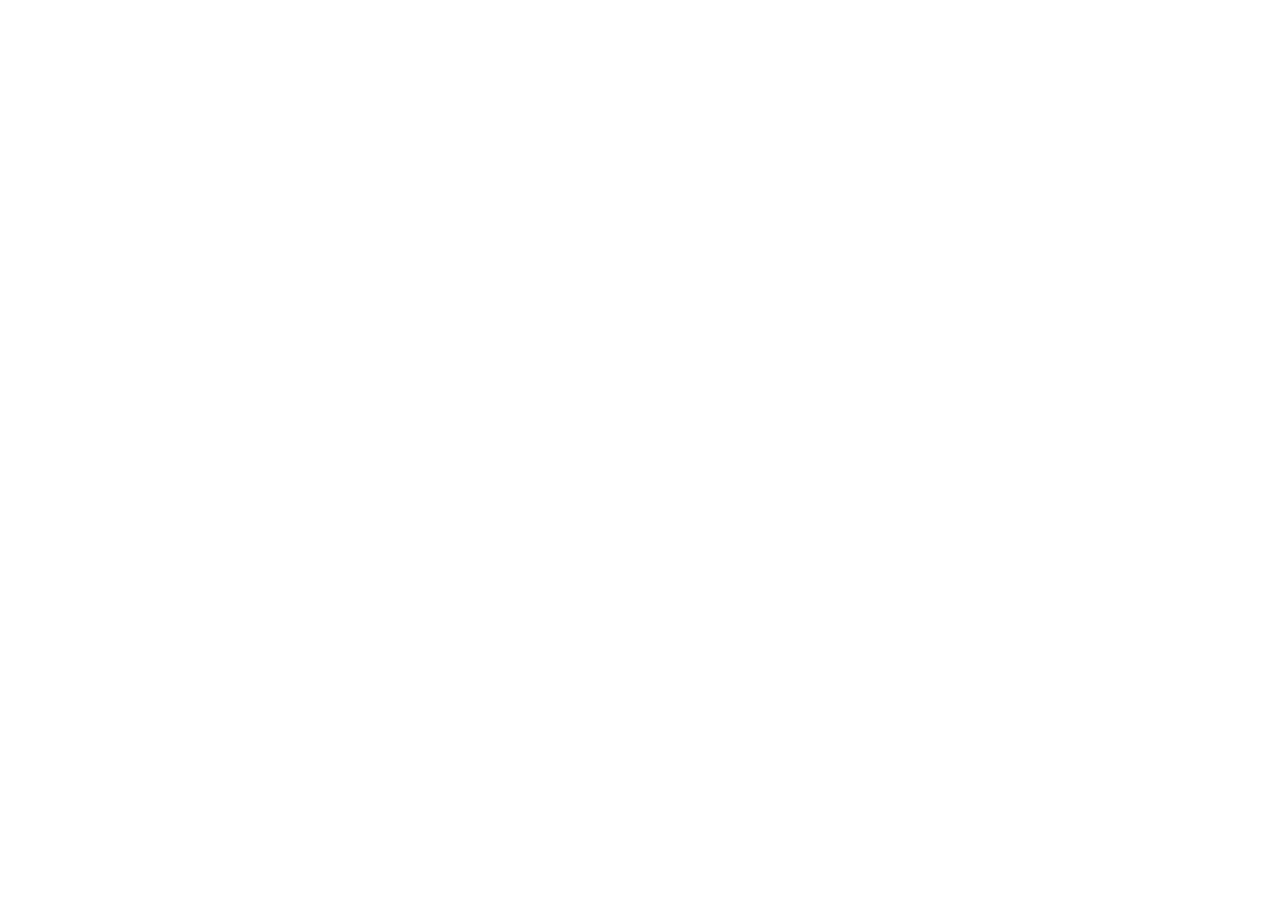
==== index.html @ 3dca135b "Configure custom domain and production build" ====
<!doctype html>
<html lang="en">
  <head>
    <meta charset="UTF-8" />
    <link rel="icon" type="image/svg+xml" href="/favicon.png" />
    <meta name="viewport" content="width=device-width, initial-scale=1.0" />
    <title>Arinova Industries</title>
    <script type="module" crossorigin src="/assets/index-BZ-A9TGc.js"></script>
    <link rel="stylesheet" crossorigin href="/assets/index-D6l80hbm.css">
  </head>
  <body>
    <div id="app"></div>
  </body>
</html>
---- assets/index-D6l80hbm.css ----
:root{--background:#fff;--foreground:#111827;--primary:#2563eb;--primary-dark:#1d4ed8;--secondary:#f8fafc;--muted:#6b7280;--border:#e5e7eb;--card:#fffc;--radius:18px}*{box-sizing:border-box;margin:0;padding:0}body{color:var(--foreground);background:radial-gradient(circle at 0 0,#2563eb1f,#0000 30%),#fff;font-family:Inter,sans-serif}.container{width:100%;max-width:1280px;margin:auto;padding:0 16px}.header{z-index:100;-webkit-backdrop-filter:blur(14px);backdrop-filter:blur(14px);border-bottom:1px solid var(--border);background:#ffffffe6;position:sticky;top:0}.nav-wrapper{justify-content:space-between;align-items:center;height:70px;padding:0 16px;display:flex}.logo-box{align-items:center;height:50px;display:flex}.logo-box img{object-fit:contain;height:100%}.nav-link{color:var(--foreground);font-weight:500;text-decoration:none;transition:all .2s}.nav-link:hover{color:var(--primary)}.nav-link.router-link-active{color:var(--primary);font-weight:600}.nav-actions{display:none}.mobile-menu{border-top:1px solid var(--border);background:#fff;flex-direction:column;gap:14px;padding:16px;display:flex}.mobile-menu a,.mobile-menu a,.mobile-menu a:visited{color:var(--foreground);font-weight:500;text-decoration:none}.mobile-menu a:hover{color:var(--primary)}@media (width>=768px){.nav-wrapper{height:82px}.mobile-menu-icon{display:none}.nav-menu{gap:36px;display:flex}.nav-actions{gap:14px;display:flex}.mobile-menu{display:none!important}}.btn-primary,.btn-secondary{text-align:center;width:100%}.btn-primary{background:linear-gradient(135deg, var(--primary), var(--primary-dark));color:#fff;cursor:pointer;border:none;border-radius:14px;padding:13px 24px;font-weight:600;transition:all .25s;box-shadow:0 10px 30px #2563eb40,inset 0 1px #fff3}.btn-primary:hover{transform:translateY(-2px);box-shadow:0 20px 40px #2563eb59}.btn-secondary{color:var(--foreground);border:1px solid var(--border);cursor:pointer;background:#fff;border-radius:14px;padding:13px 24px;font-weight:600;transition:all .25s;box-shadow:0 4px 14px #0000000a}.btn-secondary:hover{border-color:#d1d5db;transform:translateY(-1px)}@media (width>=768px){.btn-primary,.btn-secondary{width:auto}}.hero-section{padding:60px 0;position:relative;overflow:hidden}.hero-grid{text-align:center;grid-template-columns:1fr;align-items:center;gap:30px;display:grid}.hero-title{margin-bottom:18px;font-size:32px;font-weight:800;line-height:1.2}.hero-description{color:var(--muted);margin-bottom:24px;font-size:15px;line-height:1.6}.hero-actions{flex-direction:column;align-items:stretch;gap:12px;display:flex}.hero-preview-card{border-radius:20px;width:100%;max-width:340px;margin:0 auto;padding:18px}.hero-preview{justify-content:center;align-items:center;height:220px;display:flex}.hero-preview img{object-fit:contain;width:100%;height:100%}@media (width>=768px){.hero-section{padding:100px 0}.hero-grid{text-align:left;grid-template-columns:1.2fr 1fr;gap:60px}.hero-title{font-size:48px}.hero-actions{flex-direction:row;justify-content:flex-start}.hero-preview-card{max-width:420px}.hero-preview{height:320px}}.features-section{border-top:1px solid var(--border);border-bottom:1px solid var(--border);background:#fafafa;padding:90px 0}.feature-grid{grid-template-columns:repeat(4,1fr);gap:24px;display:grid}.card{border:1px solid var(--border);background:#fff;border-radius:22px;padding:32px;transition:all .25s;box-shadow:0 8px 24px #00000008}.card:hover{transform:translateY(-4px);box-shadow:0 20px 40px #0000000f}.feature-icon{margin-bottom:18px;font-size:34px}.card h3{margin-bottom:10px;font-size:20px}.card p{color:var(--muted);line-height:1.7}.products-section{padding:120px 0}.section-header{justify-content:space-between;align-items:center;margin-bottom:60px;display:flex}.section-title{margin-bottom:10px;font-size:42px;font-weight:800}.section-subtitle{color:var(--muted)}.view-all-link{color:var(--primary);font-weight:600;text-decoration:none}.products-grid,.feature-grid,.features-modern-grid{grid-template-columns:1fr;gap:20px;display:grid}@media (width>=768px){.products-grid,.feature-grid,.features-modern-grid{grid-template-columns:repeat(2,1fr)}}@media (width>=1024px){.products-grid,.feature-grid,.features-modern-grid{grid-template-columns:repeat(4,1fr)}}.product-card{border:1px solid var(--border);background:#fff;border-radius:24px;padding:24px;transition:all .25s;box-shadow:0 10px 30px #0000000a}.product-card:hover{transform:translateY(-5px)}.product-image{border-radius:20px;height:220px;margin-bottom:24px;overflow:hidden}.product-image img{object-fit:cover;width:100%;height:100%;display:block}.product-card h3{margin-bottom:14px;font-size:24px}.product-card p{color:var(--muted);margin-bottom:26px;line-height:1.7}.full-width{width:100%}.cta-section{border-top:1px solid var(--border);border-bottom:1px solid var(--border);background:linear-gradient(#2563eb08,#2563eb12);padding:120px 0}.cta-container{text-align:center;max-width:760px}.cta-container h2{margin-bottom:22px;font-size:52px}.cta-container p{color:var(--muted);margin-bottom:40px;font-size:18px;line-height:1.8}.footer{padding-top:70px}.footer-content{justify-content:space-between;gap:60px;padding-bottom:50px;display:flex}.footer-title{margin-bottom:16px;font-size:24px}.footer-description{color:var(--muted);max-width:420px;line-height:1.8}.footer-grid{grid-template-columns:repeat(3,1fr);gap:60px;display:grid}.footer-grid h4{margin-bottom:18px}.footer-grid ul{list-style:none}.footer-grid li{color:var(--muted);margin-bottom:10px}.footer-bottom{border-top:1px solid var(--border);text-align:center;color:var(--muted);padding:28px}@media (width<=1024px){.hero-grid,.feature-grid,.products-grid,.footer-content{grid-template-columns:1fr;display:grid}.nav-menu{display:none}.hero-title{font-size:48px}}.logo-box{justify-content:center;align-items:center;height:48px;display:flex}.logo-box img{object-fit:contain;width:auto;height:auto;max-height:100%;display:block}@media (width>=768px){.logo-box{height:60px}}@media (width>=1024px){.logo-box{height:80px}}.features-modern-section{border-top:1px solid var(--border);border-bottom:1px solid var(--border);-webkit-backdrop-filter:blur(10px);backdrop-filter:blur(10px);background:#ffffffbf;padding:70px 0}.features-modern-grid{grid-template-columns:repeat(4,1fr);gap:32px;display:grid}.feature-modern-item{border-radius:22px;align-items:flex-start;gap:18px;padding:24px;transition:all .25s;display:flex}.feature-modern-item:hover{background:#fff;transform:translateY(-4px);box-shadow:0 14px 40px #0000000f}.feature-modern-icon{width:58px;min-width:58px;height:58px;color:var(--primary);background:linear-gradient(135deg,#2563eb1f,#2563eb0d);border-radius:18px;justify-content:center;align-items:center;display:flex}.feature-modern-title{margin-bottom:10px;font-size:20px;font-weight:700}.feature-modern-description{color:var(--muted);line-height:1.7}@media (width<=1024px){.features-modern-grid{grid-template-columns:1fr}}@media (width<=768px){.nav-wrapper{justify-content:space-between;align-items:center;height:auto;padding:12px 0;display:flex}.logo-wrapper{flex-direction:column;align-items:flex-start;gap:4px}.nav-menu,.nav-actions{display:none}.hero-grid{text-align:center}.hero-badge{margin-left:auto;margin-right:auto}.hero-actions{justify-content:center}.hero-preview-card{width:100%;margin:0 auto}}.hero-preview img{object-fit:contain;width:100%;height:100%;display:block}.hero-section{overflow-x:hidden}.mobile-menu-icon{cursor:pointer;font-size:28px;display:none}@media (width<=768px){.mobile-menu-icon{display:block}}.product-detail-grid{grid-template-columns:1fr;gap:30px;display:grid}.product-image-card{flex-direction:column;gap:12px;display:flex}.product-main-image{border:1px solid var(--border);background:#f9fafb;border-radius:20px;justify-content:center;align-items:center;height:320px;display:flex}.product-thumbs{gap:10px;display:flex}.thumb{border:1px solid var(--border);background:#fff;border-radius:12px;flex:1;justify-content:center;align-items:center;height:70px;font-size:12px;display:flex}.product-category{color:var(--primary);font-size:13px;font-weight:600}.product-title{margin:10px 0;font-size:34px}.product-description{color:var(--muted);line-height:1.7}.product-meta{grid-template-columns:1fr 1fr;gap:14px;margin-top:20px;display:grid}.meta-item{border:1px solid var(--border);background:#fff;border-radius:14px;padding:12px}.meta-item .label{color:var(--muted);font-size:12px}.meta-item .value{font-weight:600}.spec-table{border-collapse:collapse;width:100%}.spec-table td{border-bottom:1px solid var(--border);padding:12px}.spec-table td:first-child{color:var(--muted);font-weight:600}@media (width>=768px){.product-detail-grid{grid-template-columns:1fr 1fr}.product-title{font-size:42px}}.filter-bar{grid-template-columns:1fr;gap:12px;margin-top:20px;display:grid}.search-input,.filter-select{border:1px solid #e5e7eb;border-radius:12px;width:100%;padding:12px}.tag{color:#334155;background:#f1f5f9;border-radius:999px;padding:4px 10px;font-size:12px}.empty-state{text-align:center;color:var(--muted);padding:40px}@media (width>=768px){.filter-bar{grid-template-columns:2fr 1fr 1fr auto;align-items:center}}.tags{flex-wrap:wrap;gap:8px;margin-bottom:16px;display:flex}.details-link{margin-top:12px;display:block}
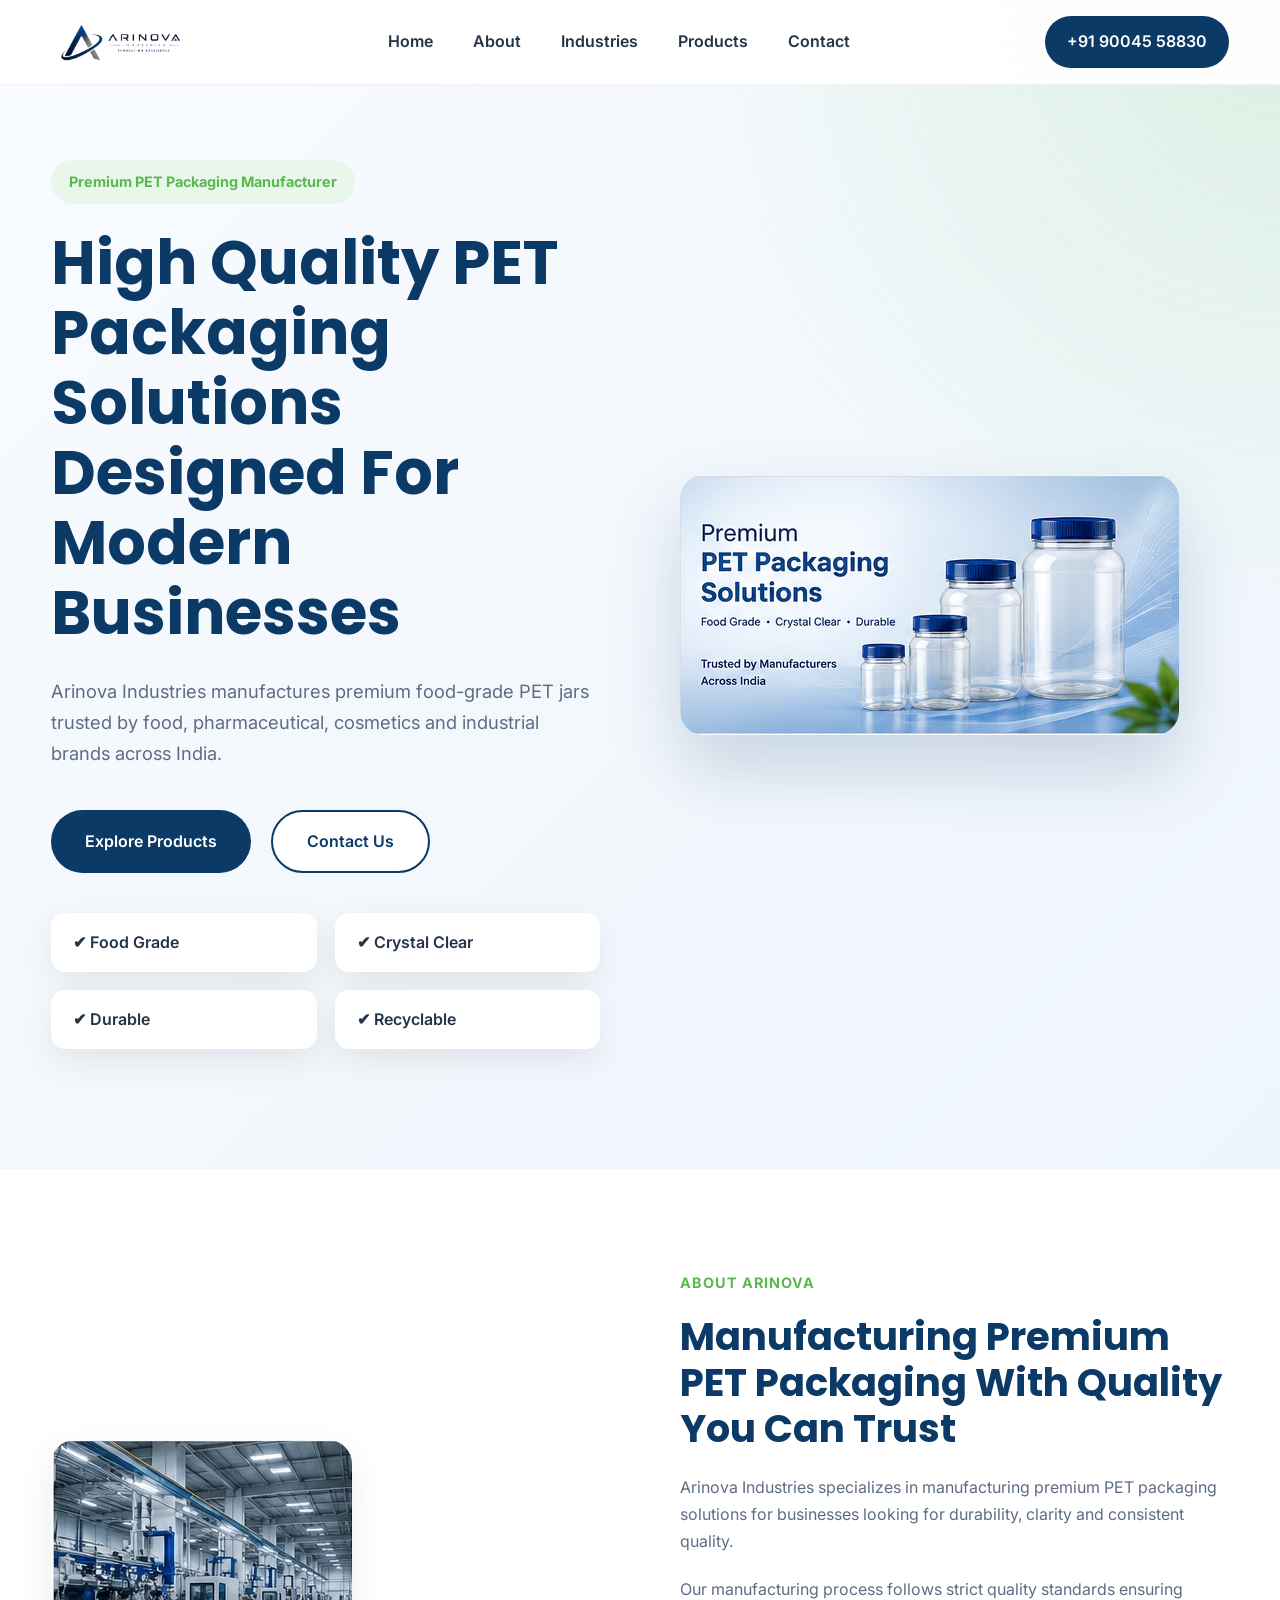
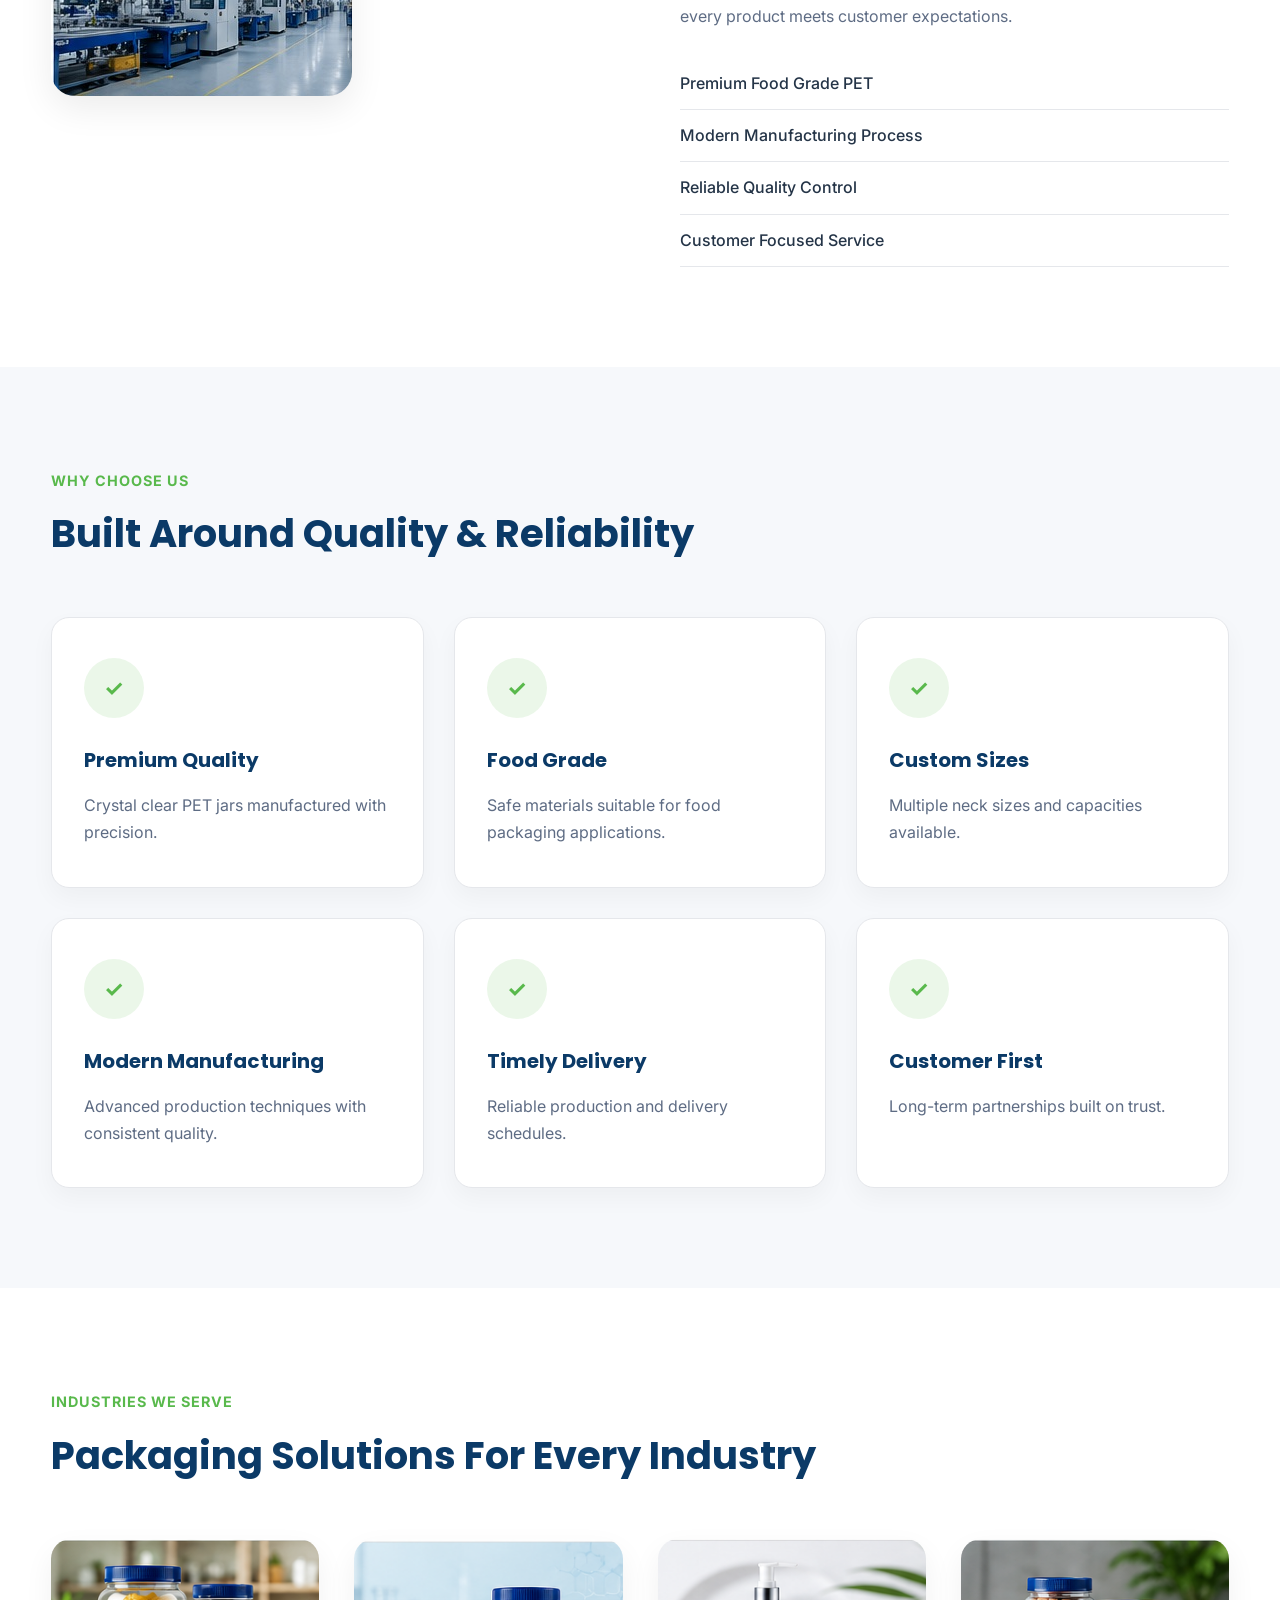
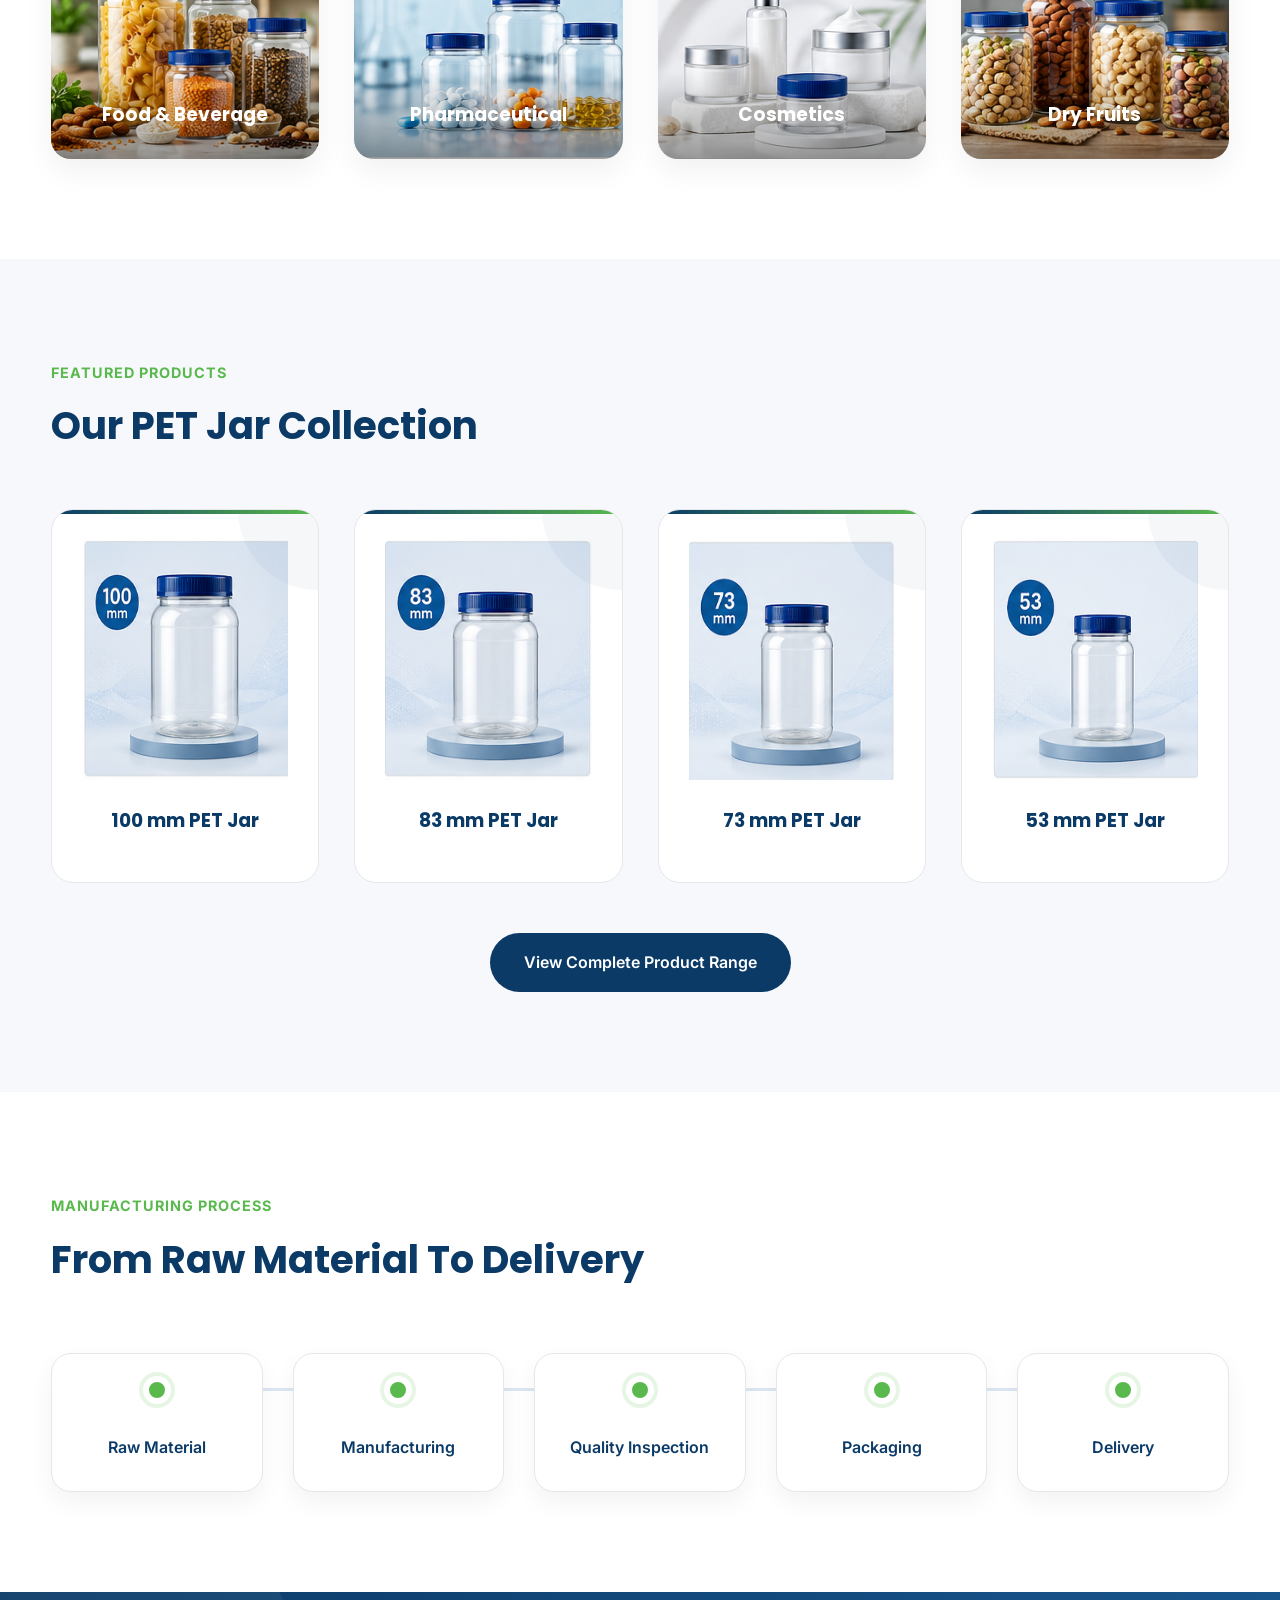
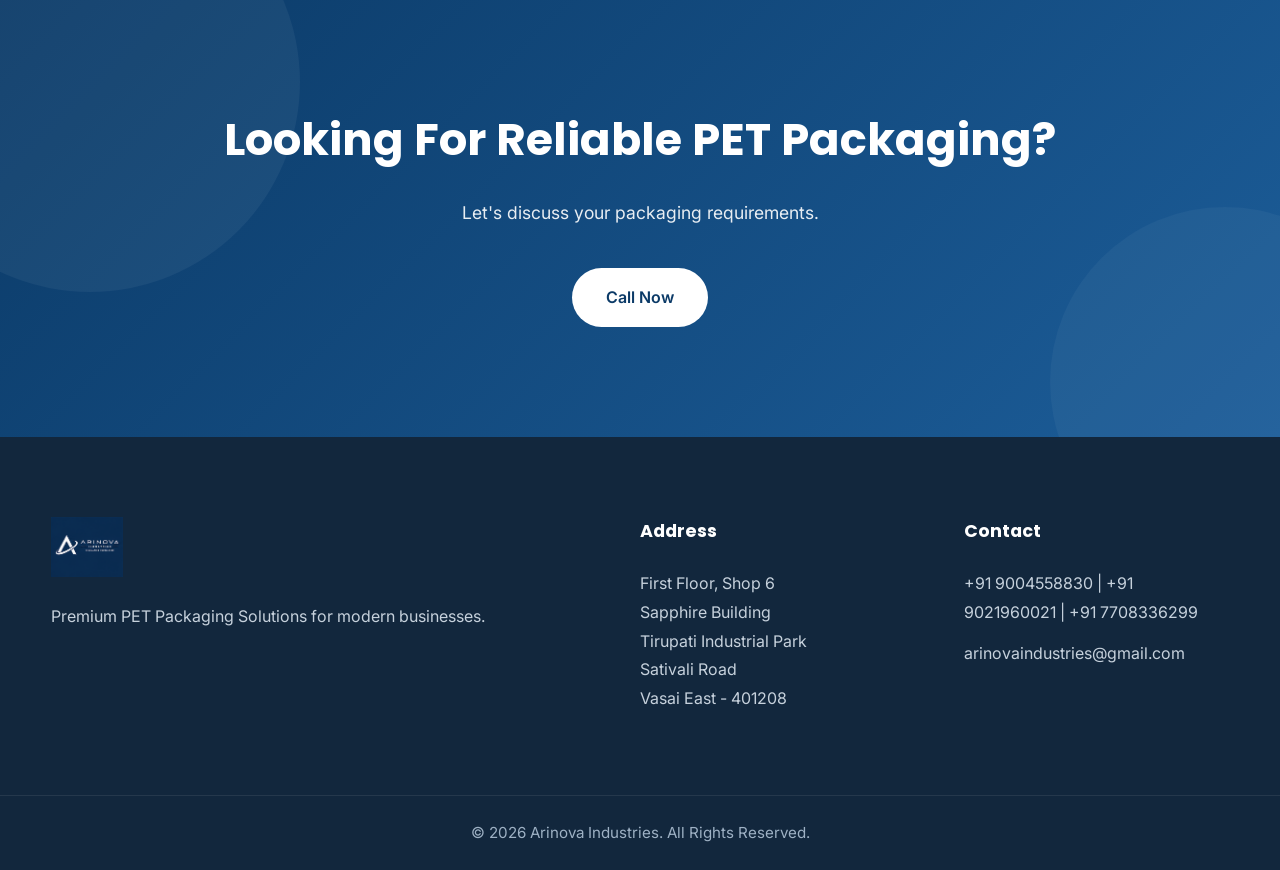
==== commit 7dbd40dd: "New look" ====
--- a/index.html
+++ b/index.html
@@ -1,14 +1,546 @@
-<!doctype html>
+<!DOCTYPE html>
 <html lang="en">
-  <head>
-    <meta charset="UTF-8" />
-    <link rel="icon" type="image/svg+xml" href="/favicon.png" />
-    <meta name="viewport" content="width=device-width, initial-scale=1.0" />
-    <title>Arinova Industries</title>
-    <script type="module" crossorigin src="/assets/index-BZ-A9TGc.js"></script>
-    <link rel="stylesheet" crossorigin href="/assets/index-D6l80hbm.css">
-  </head>
-  <body>
-    <div id="app"></div>
-  </body>
-</html>
+<head>
+    <meta charset="UTF-8">
+    <meta name="viewport" content="width=device-width, initial-scale=1.0">
+    <title>Arinova Industries | Premium PET Packaging Solutions</title>
+
+    <meta name="description"
+          content="Arinova Industries manufactures premium food-grade PET jars for food, pharmaceutical, cosmetic and industrial packaging.">
+
+    <link rel="preconnect" href="https://fonts.googleapis.com">
+    <link rel="preconnect" href="https://fonts.gstatic.com" crossorigin>
+
+    <link href="https://fonts.googleapis.com/css2?family=Inter:wght@300;400;500;600;700&family=Poppins:wght@500;600;700&display=swap" rel="stylesheet">
+
+    <link rel="stylesheet" href="css/style.css">
+    <link rel="stylesheet" href="css/responsive.css">
+</head>
+
+<body>
+
+<header class="header">
+
+    <div class="container nav">
+
+        <a href="index.html" class="logo">
+            <img src="images/logo.png" alt="Arinova Industries">
+        </a>
+
+        <nav>
+
+            <ul class="nav-links">
+
+                <li><a href="#home">Home</a></li>
+
+                <li><a href="#about">About</a></li>
+
+                <li><a href="#industries">Industries</a></li>
+
+                <li><a href="products.html">Products</a></li>
+
+                <li><a href="#contact">Contact</a></li>
+
+            </ul>
+
+        </nav>
+
+        <a class="phone-btn" href="tel:+919004558830">
+
+            +91 90045 58830
+
+        </a>
+
+    </div>
+
+</header>
+
+<!-- HERO -->
+
+<section class="hero" id="home">
+
+    <div class="container hero-grid">
+
+        <div class="hero-content">
+
+            <span class="hero-tag">
+
+                Premium PET Packaging Manufacturer
+
+            </span>
+
+            <h1>
+
+                High Quality PET Packaging Solutions
+                Designed For Modern Businesses
+
+            </h1>
+
+            <p>
+
+                Arinova Industries manufactures premium food-grade PET jars
+                trusted by food, pharmaceutical, cosmetics and industrial
+                brands across India.
+
+            </p>
+
+            <div class="hero-buttons">
+
+                <a href="products.html" class="btn primary">
+
+                    Explore Products
+
+                </a>
+
+                <a href="#contact" class="btn secondary">
+
+                    Contact Us
+
+                </a>
+
+            </div>
+
+            <div class="hero-features">
+
+                <div>✔ Food Grade</div>
+
+                <div>✔ Crystal Clear</div>
+
+                <div>✔ Durable</div>
+
+                <div>✔ Recyclable</div>
+
+            </div>
+
+        </div>
+
+        <div class="hero-image">
+
+            <img src="images/hero.png"
+                 alt="PET Packaging">
+
+        </div>
+
+    </div>
+
+</section>
+
+<!-- ABOUT -->
+
+<section class="section" id="about">
+
+    <div class="container two-column">
+
+        <div>
+
+            <img src="images/factory.jpg"
+                 alt="Factory">
+
+        </div>
+
+        <div>
+
+            <span class="section-title">
+
+                About Arinova
+
+            </span>
+
+            <h2>
+
+                Manufacturing Premium PET Packaging
+                With Quality You Can Trust
+
+            </h2>
+
+            <p>
+
+                Arinova Industries specializes in manufacturing premium
+                PET packaging solutions for businesses looking for
+                durability, clarity and consistent quality.
+
+            </p>
+
+            <p>
+
+                Our manufacturing process follows strict quality standards
+                ensuring every product meets customer expectations.
+
+            </p>
+
+            <ul class="about-list">
+
+                <li>Premium Food Grade PET</li>
+
+                <li>Modern Manufacturing Process</li>
+
+                <li>Reliable Quality Control</li>
+
+                <li>Customer Focused Service</li>
+
+            </ul>
+
+        </div>
+
+    </div>
+
+</section>
+
+<!-- WHY CHOOSE US -->
+
+<section class="section light">
+
+    <div class="container">
+
+        <span class="section-title">
+
+            Why Choose Us
+
+        </span>
+
+        <h2>
+
+            Built Around Quality & Reliability
+
+        </h2>
+
+        <div class="features-grid">
+
+            <div class="feature-card">
+
+                <h3>Premium Quality</h3>
+
+                <p>
+
+                    Crystal clear PET jars manufactured
+                    with precision.
+
+                </p>
+
+            </div>
+
+            <div class="feature-card">
+
+                <h3>Food Grade</h3>
+
+                <p>
+
+                    Safe materials suitable for
+                    food packaging applications.
+
+                </p>
+
+            </div>
+
+            <div class="feature-card">
+
+                <h3>Custom Sizes</h3>
+
+                <p>
+
+                    Multiple neck sizes and capacities
+                    available.
+
+                </p>
+
+            </div>
+
+            <div class="feature-card">
+
+                <h3>Modern Manufacturing</h3>
+
+                <p>
+
+                    Advanced production techniques
+                    with consistent quality.
+
+                </p>
+
+            </div>
+
+            <div class="feature-card">
+
+                <h3>Timely Delivery</h3>
+
+                <p>
+
+                    Reliable production and delivery
+                    schedules.
+
+                </p>
+
+            </div>
+
+            <div class="feature-card">
+
+                <h3>Customer First</h3>
+
+                <p>
+
+                    Long-term partnerships built
+                    on trust.
+
+                </p>
+
+            </div>
+
+        </div>
+
+    </div>
+
+</section>
+
+<!-- INDUSTRIES -->
+
+<section class="section" id="industries">
+
+    <div class="container">
+
+        <span class="section-title">
+
+            Industries We Serve
+
+        </span>
+
+        <h2>
+
+            Packaging Solutions For Every Industry
+
+        </h2>
+
+        <div class="industry-grid">
+
+            <div class="industry-card">
+
+                <img src="images/food.png" alt="Food">
+
+                <h3>Food & Beverage</h3>
+
+            </div>
+
+            <div class="industry-card">
+
+                <img src="images/pharma.png" alt="Pharma">
+
+                <h3>Pharmaceutical</h3>
+
+            </div>
+
+            <div class="industry-card">
+
+                <img src="images/cosmetics.png" alt="Cosmetics">
+
+                <h3>Cosmetics</h3>
+
+            </div>
+
+            <div class="industry-card">
+
+                <img src="images/dryfruits.png" alt="Dry Fruits">
+
+                <h3>Dry Fruits</h3>
+
+            </div>
+
+        </div>
+
+    </div>
+
+</section>
+
+<!-- PRODUCTS -->
+
+<section class="section light">
+
+    <div class="container">
+
+        <span class="section-title">
+
+            Featured Products
+
+        </span>
+
+        <h2>
+
+            Our PET Jar Collection
+
+        </h2>
+
+        <div class="products-grid">
+
+            <div class="product-card">
+
+                <img src="images/jars/100mm.png">
+
+                <h3>100 mm PET Jar</h3>
+
+            </div>
+
+            <div class="product-card">
+
+                <img src="images/jars/83mm.png">
+
+                <h3>83 mm PET Jar</h3>
+
+            </div>
+
+            <div class="product-card">
+
+                <img src="images/jars/73mm.png">
+
+                <h3>73 mm PET Jar</h3>
+
+            </div>
+
+            <div class="product-card">
+
+                <img src="images/jars/53mm.png">
+
+                <h3>53 mm PET Jar</h3>
+
+            </div>
+
+        </div>
+
+        <div class="center">
+
+            <a href="products.html" class="btn primary">
+
+                View Complete Product Range
+
+            </a>
+
+        </div>
+
+    </div>
+
+</section>
+
+<!-- PROCESS -->
+
+<section class="section">
+
+    <div class="container">
+
+        <span class="section-title">
+
+            Manufacturing Process
+
+        </span>
+
+        <h2>
+
+            From Raw Material To Delivery
+
+        </h2>
+
+        <div class="timeline">
+
+            <div>Raw Material</div>
+
+            <div>Manufacturing</div>
+
+            <div>Quality Inspection</div>
+
+            <div>Packaging</div>
+
+            <div>Delivery</div>
+
+        </div>
+
+    </div>
+
+</section>
+
+<!-- CTA -->
+
+<section class="cta">
+
+    <div class="container">
+
+        <h2>
+
+            Looking For Reliable PET Packaging?
+
+        </h2>
+
+        <p>
+
+            Let's discuss your packaging requirements.
+
+        </p>
+
+        <a href="tel:+919004558830" class="btn white">
+
+            Call Now
+
+        </a>
+
+    </div>
+
+</section>
+
+<!-- FOOTER -->
+
+<footer id="contact">
+
+    <div class="container footer-grid">
+
+        <div>
+
+            <img src="images/logo-white.png"
+                 class="footer-logo">
+
+            <p>
+
+                Premium PET Packaging Solutions
+                for modern businesses.
+
+            </p>
+
+        </div>
+
+        <div>
+
+            <h4>Address</h4>
+
+            <p>
+
+                First Floor, Shop 6<br>
+
+                Sapphire Building<br>
+
+                Tirupati Industrial Park<br>
+
+                Sativali Road<br>
+
+                Vasai East - 401208
+
+            </p>
+
+        </div>
+
+        <div>
+
+            <h4>Contact</h4>
+
+            <p><a data-v-7cbddfd2="" href="tel:+919004558830">+91 9004558830</a> | <a data-v-7cbddfd2="" href="tel:+919021960021">+91 9021960021</a> | <a data-v-7cbddfd2="" href="tel:+917708336299">+91 7708336299</a></p>
+
+            <p>arinovaindustries@gmail.com</p>
+
+        </div>
+
+    </div>
+
+    <div class="copyright">
+
+        © 2026 Arinova Industries. All Rights Reserved.
+
+    </div>
+
+</footer>
+
+<script src="js/script.js"></script>
+
+</body>
+</html>
--- a/css/style.css
+++ b/css/style.css
@@ -0,0 +1,1950 @@
+/* ==========================================================
+   Arinova Industries
+   Modern Corporate Website
+   style.css (Part 1)
+   ========================================================== */
+
+
+/* ==========================================================
+   RESET
+   ========================================================== */
+
+*,
+*::before,
+*::after{
+    margin:0;
+    padding:0;
+    box-sizing:border-box;
+}
+
+html{
+    scroll-behavior:smooth;
+}
+
+body{
+    font-family:'Inter',sans-serif;
+    font-size:16px;
+    line-height:1.7;
+    color:#243447;
+    background:#ffffff;
+    overflow-x:hidden;
+}
+
+img{
+    max-width:100%;
+    display:block;
+}
+
+a{
+    color:inherit;
+    text-decoration:none;
+}
+
+ul{
+    list-style:none;
+}
+
+button{
+    border:none;
+    cursor:pointer;
+    font-family:inherit;
+}
+
+
+/* ==========================================================
+   VARIABLES
+   ========================================================== */
+
+:root{
+
+    --primary:#0B3A67;
+    --primary-light:#1C5D99;
+
+    --secondary:#59B94C;
+
+    --dark:#243447;
+
+    --text:#5E6C84;
+
+    --light:#F6F8FB;
+
+    --white:#ffffff;
+
+    --border:#E5E7EB;
+
+    --shadow:
+        0 12px 35px rgba(0,0,0,.08);
+
+    --shadow-hover:
+        0 20px 45px rgba(0,0,0,.12);
+
+    --radius:18px;
+
+    --transition:.35s ease;
+}
+
+
+/* ==========================================================
+   CONTAINER
+   ========================================================== */
+
+.container{
+
+    width:min(1200px,92%);
+    margin:auto;
+
+}
+
+
+/* ==========================================================
+   SECTION
+   ========================================================== */
+
+.section{
+
+    padding:100px 0;
+
+}
+
+.section.light{
+
+    background:var(--light);
+
+}
+
+.section-title{
+
+    display:inline-block;
+
+    color:var(--secondary);
+
+    font-weight:700;
+
+    text-transform:uppercase;
+
+    letter-spacing:1px;
+
+    margin-bottom:18px;
+
+    font-size:.9rem;
+
+}
+
+.section h2{
+
+    font-family:'Poppins',sans-serif;
+
+    font-size:2.4rem;
+
+    line-height:1.2;
+
+    margin-bottom:22px;
+
+    color:var(--primary);
+
+}
+
+.section p{
+
+    color:var(--text);
+
+    margin-bottom:20px;
+
+}
+
+.center{
+
+    text-align:center;
+
+    margin-top:50px;
+
+}
+
+
+/* ==========================================================
+   BUTTONS
+   ========================================================== */
+
+.btn{
+
+    display:inline-flex;
+
+    align-items:center;
+
+    justify-content:center;
+
+    gap:10px;
+
+    padding:16px 34px;
+
+    border-radius:999px;
+
+    transition:var(--transition);
+
+    font-weight:600;
+
+}
+
+.btn.primary{
+
+    background:var(--primary);
+
+    color:#fff;
+
+}
+
+.btn.primary:hover{
+
+    transform:translateY(-3px);
+
+    box-shadow:var(--shadow-hover);
+
+}
+
+.btn.secondary{
+
+    border:2px solid var(--primary);
+
+    color:var(--primary);
+
+    background:white;
+
+}
+
+.btn.secondary:hover{
+
+    background:var(--primary);
+
+    color:white;
+
+}
+
+.btn.white{
+
+    background:white;
+
+    color:var(--primary);
+
+}
+
+.btn.white:hover{
+
+    transform:translateY(-3px);
+
+}
+
+
+/* ==========================================================
+   HEADER
+   ========================================================== */
+
+.header{
+
+    position:fixed;
+
+    left:0;
+
+    top:0;
+
+    width:100%;
+
+    z-index:1000;
+
+    background:rgba(255,255,255,.92);
+
+    backdrop-filter:blur(16px);
+
+    border-bottom:1px solid rgba(0,0,0,.05);
+
+}
+
+.nav{
+
+    display:flex;
+
+    align-items:center;
+
+    justify-content:space-between;
+
+    height:84px;
+
+}
+
+.logo img{
+
+    height:52px;
+
+}
+
+.nav-links{
+
+    display:flex;
+
+    gap:40px;
+
+}
+
+.nav-links a{
+
+    font-weight:600;
+
+    position:relative;
+
+    transition:var(--transition);
+
+}
+
+.nav-links a:hover{
+
+    color:var(--primary);
+
+}
+
+.nav-links a::after{
+
+    content:"";
+
+    position:absolute;
+
+    left:0;
+
+    bottom:-8px;
+
+    width:0;
+
+    height:2px;
+
+    background:var(--secondary);
+
+    transition:var(--transition);
+
+}
+
+.nav-links a:hover::after{
+
+    width:100%;
+
+}
+
+.phone-btn{
+
+    background:var(--primary);
+
+    color:white;
+
+    padding:12px 22px;
+
+    border-radius:999px;
+
+    font-weight:600;
+
+    transition:var(--transition);
+
+}
+
+.phone-btn:hover{
+
+    background:var(--secondary);
+
+}
+
+
+/* ==========================================================
+   HERO
+   ========================================================== */
+
+.hero{
+
+    padding-top:160px;
+
+    padding-bottom:120px;
+
+    background:
+
+    radial-gradient(circle at top right,
+    rgba(89,185,76,.15),
+    transparent 35%),
+
+    linear-gradient(
+    135deg,
+    #F8FBFF,
+    #EEF5FB);
+
+}
+
+.hero-grid{
+
+    display:grid;
+
+    grid-template-columns:1fr 1fr;
+
+    align-items:center;
+
+    gap:80px;
+
+}
+
+.hero-tag{
+
+    display:inline-block;
+
+    padding:10px 18px;
+
+    background:#E9F6EC;
+
+    color:var(--secondary);
+
+    border-radius:999px;
+
+    font-size:.9rem;
+
+    font-weight:700;
+
+    margin-bottom:24px;
+
+}
+
+.hero h1{
+
+    font-family:'Poppins',sans-serif;
+
+    font-size:3.8rem;
+
+    line-height:1.15;
+
+    color:var(--primary);
+
+    margin-bottom:28px;
+
+}
+
+.hero p{
+
+    font-size:1.15rem;
+
+    color:var(--text);
+
+    margin-bottom:40px;
+
+}
+
+.hero-buttons{
+
+    display:flex;
+
+    gap:20px;
+
+    margin-bottom:40px;
+
+}
+
+.hero-features{
+
+    display:grid;
+
+    grid-template-columns:repeat(2,1fr);
+
+    gap:18px;
+
+}
+
+.hero-features div{
+
+    background:white;
+
+    border-radius:14px;
+
+    padding:16px 22px;
+
+    box-shadow:var(--shadow);
+
+    font-weight:600;
+
+}
+
+.hero-image{
+
+    position:relative;
+
+}
+
+.hero-image img{
+
+    border-radius:28px;
+
+    box-shadow:
+
+    0 35px 70px rgba(11,58,103,.18);
+
+}
+
+
+/* ==========================================================
+   PAGE HERO (Products Page)
+   ========================================================== */
+
+.page-hero{
+
+    padding-top:170px;
+
+    padding-bottom:90px;
+
+    text-align:center;
+
+    background:
+
+    linear-gradient(
+    180deg,
+    #F8FBFF,
+    white);
+
+}
+
+.page-hero h1{
+
+    font-family:'Poppins',sans-serif;
+
+    font-size:3.2rem;
+
+    color:var(--primary);
+
+    margin-bottom:18px;
+
+}
+
+.page-hero p{
+
+    max-width:720px;
+
+    margin:auto;
+
+    color:var(--text);
+
+    font-size:1.1rem;
+
+}
+
+
+/* ==========================================================
+   TWO COLUMN LAYOUT
+   ========================================================== */
+
+.two-column{
+
+    display:grid;
+
+    grid-template-columns:1fr 1fr;
+
+    gap:80px;
+
+    align-items:center;
+
+}
+
+.two-column img{
+
+    border-radius:24px;
+
+    box-shadow:var(--shadow);
+
+}
+
+.about-list{
+
+    margin-top:28px;
+
+}
+
+.about-list li{
+
+    padding:12px 0;
+
+    border-bottom:1px solid var(--border);
+
+    color:var(--dark);
+
+    font-weight:500;
+
+}
+/* ==========================================================
+   FEATURES
+   ========================================================== */
+
+.features-grid{
+
+    display:grid;
+    grid-template-columns:repeat(auto-fit,minmax(280px,1fr));
+    gap:30px;
+    margin-top:60px;
+
+}
+
+.feature-card{
+
+    background:#fff;
+    border:1px solid var(--border);
+    border-radius:var(--radius);
+    padding:40px 32px;
+    transition:var(--transition);
+    box-shadow:0 10px 25px rgba(0,0,0,.04);
+
+}
+
+.feature-card:hover{
+
+    transform:translateY(-10px);
+    box-shadow:var(--shadow-hover);
+    border-color:transparent;
+
+}
+
+.feature-card::before{
+
+    content:"✓";
+    display:flex;
+    align-items:center;
+    justify-content:center;
+
+    width:60px;
+    height:60px;
+
+    border-radius:50%;
+    margin-bottom:25px;
+
+    background:rgba(89,185,76,.12);
+    color:var(--secondary);
+
+    font-size:1.4rem;
+    font-weight:700;
+
+}
+
+.feature-card h3{
+
+    font-family:'Poppins',sans-serif;
+    color:var(--primary);
+    margin-bottom:15px;
+    font-size:1.25rem;
+
+}
+
+.feature-card p{
+
+    color:var(--text);
+    margin:0;
+
+}
+
+
+/* ==========================================================
+   INDUSTRIES
+   ========================================================== */
+
+.industry-grid{
+
+    display:grid;
+    grid-template-columns:repeat(auto-fit,minmax(250px,1fr));
+    gap:35px;
+    margin-top:60px;
+
+}
+
+.industry-card{
+
+    overflow:hidden;
+
+    background:white;
+
+    border-radius:20px;
+
+    box-shadow:0 12px 30px rgba(0,0,0,.06);
+
+    transition:var(--transition);
+
+}
+
+.industry-card:hover{
+
+    transform:translateY(-8px);
+
+    box-shadow:var(--shadow-hover);
+
+}
+
+.industry-card img{
+
+    width:100%;
+    height:220px;
+    object-fit:cover;
+
+}
+
+.industry-card h3{
+
+    padding:28px;
+
+    text-align:center;
+
+    color:var(--primary);
+
+    font-family:'Poppins',sans-serif;
+
+}
+
+
+/* ==========================================================
+   PRODUCTS
+   ========================================================== */
+
+.products-grid{
+
+    display:grid;
+    grid-template-columns:repeat(auto-fit,minmax(260px,1fr));
+    gap:35px;
+    margin-top:60px;
+
+}
+
+.product-card{
+
+    background:white;
+
+    border-radius:22px;
+
+    overflow:hidden;
+
+    text-align:center;
+
+    padding:30px;
+
+    border:1px solid var(--border);
+
+    transition:var(--transition);
+
+}
+
+.product-card:hover{
+
+    transform:translateY(-10px);
+
+    box-shadow:var(--shadow-hover);
+
+}
+
+.product-card img{
+
+    height:240px;
+
+    width:auto;
+
+    margin:auto;
+
+    transition:.4s;
+
+}
+
+.product-card:hover img{
+
+    transform:scale(1.05);
+
+}
+
+.product-card h3{
+
+    margin:25px 0 15px;
+
+    color:var(--primary);
+
+    font-family:'Poppins',sans-serif;
+
+}
+
+.product-card p{
+
+    color:var(--text);
+
+    margin-bottom:20px;
+
+}
+
+.product-card ul{
+
+    margin:25px 0;
+
+    text-align:left;
+
+}
+
+.product-card li{
+
+    padding:10px 0;
+
+    color:var(--dark);
+
+    border-bottom:1px solid var(--border);
+
+}
+
+.product-card .btn{
+
+    width:100%;
+    margin-top:15px;
+
+}
+
+
+/* ==========================================================
+   CAPACITY GRID
+   ========================================================== */
+
+.capacity-grid{
+
+    display:flex;
+
+    flex-wrap:wrap;
+
+    justify-content:center;
+
+    gap:20px;
+
+    margin-top:60px;
+
+}
+
+.capacity-grid div{
+
+    padding:18px 35px;
+
+    background:white;
+
+    border-radius:999px;
+
+    border:1px solid var(--border);
+
+    font-weight:600;
+
+    color:var(--primary);
+
+    transition:var(--transition);
+
+}
+
+.capacity-grid div:hover{
+
+    background:var(--primary);
+
+    color:white;
+
+    transform:translateY(-4px);
+
+}
+
+
+/* ==========================================================
+   CUSTOM MANUFACTURING
+   ========================================================== */
+
+.custom-box{
+
+    display:grid;
+
+    grid-template-columns:1fr 1fr;
+
+    gap:70px;
+
+    align-items:center;
+
+}
+
+.custom-box img{
+
+    border-radius:24px;
+
+    box-shadow:var(--shadow);
+
+}
+
+.custom-box ul{
+
+    margin-top:25px;
+
+}
+
+.custom-box li{
+
+    padding:12px 0;
+
+    border-bottom:1px solid var(--border);
+
+    color:var(--dark);
+
+}
+
+
+/* ==========================================================
+   FAQ
+   ========================================================== */
+
+.faq{
+
+    max-width:900px;
+
+    margin:60px auto 0;
+
+}
+
+.faq-item{
+
+    background:white;
+
+    border-radius:18px;
+
+    padding:30px;
+
+    margin-bottom:20px;
+
+    border:1px solid var(--border);
+
+    transition:var(--transition);
+
+}
+
+.faq-item:hover{
+
+    box-shadow:var(--shadow);
+
+}
+
+.faq-item h3{
+
+    color:var(--primary);
+
+    margin-bottom:15px;
+
+    font-family:'Poppins',sans-serif;
+
+}
+
+.faq-item p{
+
+    margin:0;
+
+    color:var(--text);
+
+}
+
+
+/* ==========================================================
+   IMAGE EFFECTS
+   ========================================================== */
+
+.product-card img,
+.industry-card img,
+.two-column img,
+.custom-box img{
+
+    transition:.5s;
+
+}
+
+.product-card:hover img,
+.industry-card:hover img,
+.custom-box:hover img{
+
+    transform:scale(1.05);
+
+}
+
+/* ==========================================================
+   MANUFACTURING PROCESS
+   ========================================================== */
+
+.timeline{
+
+    display:grid;
+
+    grid-template-columns:repeat(5,1fr);
+
+    gap:30px;
+
+    margin-top:70px;
+
+    position:relative;
+
+}
+
+.timeline::before{
+
+    content:"";
+
+    position:absolute;
+
+    left:0;
+    right:0;
+    top:35px;
+
+    height:3px;
+
+    background:#dce6f2;
+
+    z-index:0;
+
+}
+
+.timeline div{
+
+    position:relative;
+
+    z-index:2;
+
+    background:white;
+
+    border-radius:20px;
+
+    padding:80px 20px 30px;
+
+    text-align:center;
+
+    border:1px solid var(--border);
+
+    box-shadow:0 10px 25px rgba(0,0,0,.05);
+
+    transition:var(--transition);
+
+    font-weight:600;
+
+    color:var(--primary);
+
+}
+
+.timeline div::before{
+
+    content:"";
+
+    position:absolute;
+
+    top:22px;
+    left:50%;
+
+    transform:translateX(-50%);
+
+    width:28px;
+    height:28px;
+
+    border-radius:50%;
+
+    background:var(--secondary);
+
+    border:6px solid white;
+
+    box-shadow:0 0 0 4px rgba(89,185,76,.15);
+
+}
+
+.timeline div:hover{
+
+    transform:translateY(-8px);
+
+    box-shadow:var(--shadow-hover);
+
+}
+
+
+/* ==========================================================
+   CTA
+   ========================================================== */
+
+.cta{
+
+    padding:110px 0;
+
+    text-align:center;
+
+    color:white;
+
+    background:
+    linear-gradient(
+    135deg,
+    var(--primary),
+    var(--primary-light)
+    );
+
+    position:relative;
+
+    overflow:hidden;
+
+}
+
+.cta::before{
+
+    content:"";
+
+    position:absolute;
+
+    width:420px;
+    height:420px;
+
+    border-radius:50%;
+
+    background:rgba(255,255,255,.05);
+
+    top:-120px;
+    left:-120px;
+
+}
+
+.cta::after{
+
+    content:"";
+
+    position:absolute;
+
+    width:350px;
+    height:350px;
+
+    border-radius:50%;
+
+    background:rgba(255,255,255,.04);
+
+    right:-120px;
+    bottom:-120px;
+
+}
+
+.cta .container{
+
+    position:relative;
+
+    z-index:2;
+
+}
+
+.cta h2{
+
+    font-family:'Poppins',sans-serif;
+
+    font-size:2.8rem;
+
+    margin-bottom:20px;
+
+    color:white;
+
+}
+
+.cta p{
+
+    font-size:1.1rem;
+
+    opacity:.9;
+
+    max-width:700px;
+
+    margin:0 auto 40px;
+
+}
+
+.cta .hero-buttons{
+
+    justify-content:center;
+
+}
+
+
+/* ==========================================================
+   FOOTER
+   ========================================================== */
+
+footer{
+
+    background:#12273d;
+
+    color:#d8e2ed;
+
+    padding:80px 0 0;
+
+}
+
+.footer-grid{
+
+    display:grid;
+
+    grid-template-columns:2fr 1fr 1fr;
+
+    gap:60px;
+
+}
+
+.footer-logo{
+
+    height:60px;
+
+    margin-bottom:25px;
+
+}
+
+footer h4{
+
+    color:white;
+
+    margin-bottom:22px;
+
+    font-family:'Poppins',sans-serif;
+
+    font-size:1.1rem;
+
+}
+
+footer p{
+
+    color:#c6d1dc;
+
+    line-height:1.8;
+
+    margin-bottom:12px;
+
+}
+
+footer ul{
+
+    display:flex;
+
+    flex-direction:column;
+
+    gap:12px;
+
+}
+
+footer ul a{
+
+    color:#c6d1dc;
+
+    transition:var(--transition);
+
+}
+
+footer ul a:hover{
+
+    color:white;
+
+    padding-left:8px;
+
+}
+
+.footer-contact{
+
+    display:flex;
+
+    flex-direction:column;
+
+    gap:14px;
+
+}
+
+.footer-contact span{
+
+    display:flex;
+
+    align-items:center;
+
+    gap:12px;
+
+}
+
+
+/* ==========================================================
+   COPYRIGHT
+   ========================================================== */
+
+.copyright{
+
+    margin-top:70px;
+
+    border-top:1px solid rgba(255,255,255,.08);
+
+    padding:24px 0;
+
+    text-align:center;
+
+    color:#9eb1c4;
+
+    font-size:.95rem;
+
+}
+
+
+/* ==========================================================
+   SOCIAL LINKS
+   ========================================================== */
+
+.social-links{
+
+    display:flex;
+
+    gap:15px;
+
+    margin-top:25px;
+
+}
+
+.social-links a{
+
+    width:42px;
+    height:42px;
+
+    border-radius:50%;
+
+    display:flex;
+
+    align-items:center;
+    justify-content:center;
+
+    background:rgba(255,255,255,.08);
+
+    transition:var(--transition);
+
+}
+
+.social-links a:hover{
+
+    background:var(--secondary);
+
+    transform:translateY(-5px);
+
+}
+
+
+/* ==========================================================
+   SCROLL TO TOP
+   ========================================================== */
+
+.scroll-top{
+
+    position:fixed;
+
+    right:30px;
+    bottom:30px;
+
+    width:52px;
+    height:52px;
+
+    border-radius:50%;
+
+    background:var(--primary);
+
+    color:white;
+
+    display:flex;
+
+    align-items:center;
+    justify-content:center;
+
+    font-size:20px;
+
+    cursor:pointer;
+
+    opacity:0;
+
+    visibility:hidden;
+
+    transition:var(--transition);
+
+    box-shadow:0 10px 25px rgba(0,0,0,.2);
+
+    z-index:999;
+
+}
+
+.scroll-top.show{
+
+    opacity:1;
+
+    visibility:visible;
+
+}
+
+.scroll-top:hover{
+
+    background:var(--secondary);
+
+    transform:translateY(-5px);
+
+}
+
+
+/* ==========================================================
+   SIMPLE FADE ANIMATION
+   ========================================================== */
+
+.fade-up{
+
+    opacity:0;
+
+    transform:translateY(40px);
+
+    transition:all .8s ease;
+
+}
+
+.fade-up.visible{
+
+    opacity:1;
+
+    transform:translateY(0);
+
+}
+
+
+/* ==========================================================
+   UTILITIES
+   ========================================================== */
+
+.text-center{
+
+    text-align:center;
+
+}
+
+.mt-1{margin-top:10px;}
+.mt-2{margin-top:20px;}
+.mt-3{margin-top:30px;}
+.mt-4{margin-top:40px;}
+.mt-5{margin-top:60px;}
+
+.mb-1{margin-bottom:10px;}
+.mb-2{margin-bottom:20px;}
+.mb-3{margin-bottom:30px;}
+.mb-4{margin-bottom:40px;}
+.mb-5{margin-bottom:60px;}
+
+.hidden{
+
+    display:none;
+
+}
+/* ==========================================================
+   PART 4 - POLISH & ANIMATIONS
+   ========================================================== */
+
+
+/* ==========================================================
+   SMOOTH PAGE LOADING
+   ========================================================== */
+
+body{
+
+    animation:fadePage .5s ease;
+
+}
+
+@keyframes fadePage{
+
+    from{
+
+        opacity:0;
+
+    }
+
+    to{
+
+        opacity:1;
+
+    }
+
+}
+
+
+/* ==========================================================
+   SECTION FADE ANIMATION
+   ========================================================== */
+
+.section{
+
+    opacity:0;
+
+    transform:translateY(40px);
+
+    transition:
+        opacity .8s ease,
+        transform .8s ease;
+
+}
+
+.section.visible{
+
+    opacity:1;
+
+    transform:translateY(0);
+
+}
+
+
+/* ==========================================================
+   HEADER SCROLL EFFECT
+   ========================================================== */
+
+.header.scrolled{
+
+    background:rgba(255,255,255,.98);
+
+    box-shadow:
+
+        0 12px 30px rgba(0,0,0,.08);
+
+}
+
+
+/* ==========================================================
+   LOGO HOVER
+   ========================================================== */
+
+.logo img{
+
+    transition:.35s;
+
+}
+
+.logo:hover img{
+
+    transform:scale(1.04);
+
+}
+
+
+/* ==========================================================
+   BUTTON ANIMATION
+   ========================================================== */
+
+.btn{
+
+    position:relative;
+
+    overflow:hidden;
+
+}
+
+.btn::before{
+
+    content:"";
+
+    position:absolute;
+
+    left:-120%;
+
+    top:0;
+
+    width:120%;
+
+    height:100%;
+
+    background:
+
+        linear-gradient(
+
+        90deg,
+
+        transparent,
+
+        rgba(255,255,255,.25),
+
+        transparent
+
+        );
+
+    transition:.7s;
+
+}
+
+.btn:hover::before{
+
+    left:120%;
+
+}
+
+
+/* ==========================================================
+   PRODUCT IMAGE FLOAT
+   ========================================================== */
+
+.product-card img{
+
+    animation:
+
+        floatImage 5s ease-in-out infinite;
+
+}
+
+@keyframes floatImage{
+
+    0%{
+
+        transform:translateY(0);
+
+    }
+
+    50%{
+
+        transform:translateY(-10px);
+
+    }
+
+    100%{
+
+        transform:translateY(0);
+
+    }
+
+}
+
+
+/* ==========================================================
+   HERO IMAGE
+   ========================================================== */
+
+.hero-image{
+
+    position:relative;
+
+}
+
+.hero-image::after{
+
+    content:"";
+
+    position:absolute;
+
+    inset:20px;
+
+    background:
+
+        radial-gradient(
+
+        rgba(89,185,76,.18),
+
+        transparent 70%
+
+        );
+
+    z-index:-1;
+
+    filter:blur(30px);
+
+}
+
+
+/* ==========================================================
+   PRODUCT CARD SHINE
+   ========================================================== */
+
+.product-card{
+
+    position:relative;
+
+}
+
+.product-card::before{
+
+    content:"";
+
+    position:absolute;
+
+    width:160px;
+
+    height:160px;
+
+    border-radius:50%;
+
+    background:
+
+        rgba(11,58,103,.04);
+
+    top:-80px;
+
+    right:-80px;
+
+}
+
+.product-card::after{
+
+    content:"";
+
+    position:absolute;
+
+    left:0;
+
+    top:0;
+
+    width:100%;
+
+    height:4px;
+
+    background:
+
+        linear-gradient(
+
+        90deg,
+
+        var(--primary),
+
+        var(--secondary)
+
+        );
+
+}
+
+
+/* ==========================================================
+   INDUSTRY CARD OVERLAY
+   ========================================================== */
+
+.industry-card{
+
+    position:relative;
+
+}
+
+.industry-card::after{
+
+    content:"";
+
+    position:absolute;
+
+    left:0;
+
+    bottom:0;
+
+    width:100%;
+
+    height:40%;
+
+    background:
+
+        linear-gradient(
+
+        transparent,
+
+        rgba(0,0,0,.35)
+
+        );
+
+    pointer-events:none;
+
+}
+
+.industry-card h3{
+
+    position:absolute;
+
+    left:0;
+
+    bottom:0;
+
+    width:100%;
+
+    color:white;
+
+    z-index:5;
+
+}
+
+
+/* ==========================================================
+   TIMELINE HOVER
+   ========================================================== */
+
+.timeline div{
+
+    overflow:hidden;
+
+}
+
+.timeline div::after{
+
+    content:"";
+
+    position:absolute;
+
+    left:0;
+
+    bottom:0;
+
+    width:100%;
+
+    height:4px;
+
+    background:var(--secondary);
+
+    transform:scaleX(0);
+
+    transition:.35s;
+
+    transform-origin:left;
+
+}
+
+.timeline div:hover::after{
+
+    transform:scaleX(1);
+
+}
+
+
+/* ==========================================================
+   FOOTER LINKS
+   ========================================================== */
+
+footer a{
+
+    transition:.3s;
+
+}
+
+footer a:hover{
+
+    color:white;
+
+}
+
+
+/* ==========================================================
+   SELECTION
+   ========================================================== */
+
+::selection{
+
+    background:var(--primary);
+
+    color:white;
+
+}
+
+
+/* ==========================================================
+   SCROLLBAR
+   ========================================================== */
+
+::-webkit-scrollbar{
+
+    width:10px;
+
+}
+
+::-webkit-scrollbar-track{
+
+    background:#eef2f6;
+
+}
+
+::-webkit-scrollbar-thumb{
+
+    background:var(--primary);
+
+    border-radius:20px;
+
+}
+
+::-webkit-scrollbar-thumb:hover{
+
+    background:var(--secondary);
+
+}
+
+
+/* ==========================================================
+   IMAGE RADIUS
+   ========================================================== */
+
+.hero img,
+.two-column img,
+.custom-box img{
+
+    border-radius:24px;
+
+}
+
+
+/* ==========================================================
+   SMALL UTILITIES
+   ========================================================== */
+
+.shadow{
+
+    box-shadow:var(--shadow);
+
+}
+
+.shadow-lg{
+
+    box-shadow:var(--shadow-hover);
+
+}
+
+.rounded{
+
+    border-radius:var(--radius);
+
+}
+
+.rounded-full{
+
+    border-radius:999px;
+
+}
+
+.w-100{
+
+    width:100%;
+
+}
+
+.h-100{
+
+    height:100%;
+
+}
+
+.flex{
+
+    display:flex;
+
+}
+
+.grid{
+
+    display:grid;
+
+}
+
+.items-center{
+
+    align-items:center;
+
+}
+
+.justify-center{
+
+    justify-content:center;
+
+}
+
+.gap-1{
+
+    gap:10px;
+
+}
+
+.gap-2{
+
+    gap:20px;
+
+}
+
+.gap-3{
+
+    gap:30px;
+
+}
+
+
+/* ==========================================================
+   END
+   ========================================================== */
--- a/css/responsive.css
+++ b/css/responsive.css
@@ -0,0 +1,440 @@
+/* ==========================================================
+   responsive.css
+   Arinova Industries
+   ========================================================== */
+
+
+/* ==========================================================
+   LARGE LAPTOPS
+   ========================================================== */
+
+@media (max-width:1200px){
+
+    .hero h1{
+
+        font-size:3.2rem;
+
+    }
+
+    .section h2{
+
+        font-size:2.1rem;
+
+    }
+
+}
+
+
+/* ==========================================================
+   TABLETS
+   ========================================================== */
+
+@media (max-width:992px){
+
+    .nav{
+
+        height:75px;
+
+    }
+
+    .phone-btn{
+
+        display:none;
+
+    }
+
+    .hero{
+
+        padding-top:130px;
+        padding-bottom:70px;
+
+    }
+
+    .hero-grid,
+    .two-column,
+    .custom-box{
+
+        grid-template-columns:1fr;
+        gap:50px;
+
+    }
+
+    .hero-content{
+
+        text-align:center;
+
+    }
+
+    .hero-buttons{
+
+        justify-content:center;
+
+        flex-wrap:wrap;
+
+    }
+
+    .hero-features{
+
+        grid-template-columns:repeat(2,1fr);
+
+    }
+
+    .hero-image{
+
+        max-width:650px;
+
+        margin:auto;
+
+    }
+
+    .footer-grid{
+
+        grid-template-columns:1fr 1fr;
+
+        gap:40px;
+
+    }
+
+    .timeline{
+
+        grid-template-columns:repeat(3,1fr);
+
+    }
+
+}
+
+
+/* ==========================================================
+   MOBILE NAVIGATION
+   ========================================================== */
+
+@media (max-width:768px){
+
+    .header{
+
+        backdrop-filter:none;
+
+    }
+
+    .nav{
+
+        position:relative;
+
+    }
+
+    .nav-links{
+
+        position:absolute;
+
+        left:0;
+        right:0;
+
+        top:75px;
+
+        background:white;
+
+        flex-direction:column;
+
+        align-items:center;
+
+        padding:25px;
+
+        gap:22px;
+
+        box-shadow:0 18px 35px rgba(0,0,0,.08);
+
+        display:none;
+
+    }
+
+    .nav-links.active{
+
+        display:flex;
+
+    }
+
+    .menu-toggle{
+
+        display:flex;
+
+        flex-direction:column;
+
+        gap:5px;
+
+        cursor:pointer;
+
+    }
+
+    .menu-toggle span{
+
+        width:26px;
+        height:3px;
+
+        background:var(--primary);
+
+        border-radius:10px;
+
+    }
+
+}
+
+
+/* ==========================================================
+   MOBILE
+   ========================================================== */
+
+@media (max-width:768px){
+
+    .section{
+
+        padding:70px 0;
+
+    }
+
+    .hero{
+
+        padding-top:120px;
+
+    }
+
+    .hero h1{
+
+        font-size:2.4rem;
+
+    }
+
+    .page-hero h1{
+
+        font-size:2.3rem;
+
+    }
+
+    .section h2{
+
+        font-size:1.9rem;
+
+    }
+
+    .hero p,
+    .page-hero p{
+
+        font-size:1rem;
+
+    }
+
+    .hero-buttons{
+
+        flex-direction:column;
+
+        align-items:center;
+
+    }
+
+    .btn{
+
+        width:100%;
+
+        max-width:320px;
+
+    }
+
+    .hero-features{
+
+        grid-template-columns:1fr;
+
+    }
+
+    .features-grid,
+    .industry-grid,
+    .products-grid{
+
+        grid-template-columns:1fr;
+
+    }
+
+    .timeline{
+
+        grid-template-columns:1fr;
+
+    }
+
+    .timeline::before{
+
+        display:none;
+
+    }
+
+    .capacity-grid{
+
+        justify-content:center;
+
+    }
+
+    .footer-grid{
+
+        grid-template-columns:1fr;
+
+        text-align:center;
+
+    }
+
+    .footer-logo{
+
+        margin:auto auto 25px;
+
+    }
+
+    .social-links{
+
+        justify-content:center;
+
+    }
+
+}
+
+
+/* ==========================================================
+   SMALL MOBILE
+   ========================================================== */
+
+@media (max-width:576px){
+
+    body{
+
+        font-size:15px;
+
+    }
+
+    .container{
+
+        width:92%;
+
+    }
+
+    .hero h1{
+
+        font-size:2rem;
+
+    }
+
+    .page-hero h1{
+
+        font-size:2rem;
+
+    }
+
+    .section h2{
+
+        font-size:1.7rem;
+
+    }
+
+    .hero-tag{
+
+        font-size:.8rem;
+
+        padding:8px 16px;
+
+    }
+
+    .btn{
+
+        padding:15px 22px;
+
+    }
+
+    .feature-card,
+    .product-card,
+    .faq-item{
+
+        padding:25px;
+
+    }
+
+    .product-card img{
+
+        height:180px;
+
+    }
+
+    .industry-card img{
+
+        height:180px;
+
+    }
+
+    .timeline div{
+
+        padding:60px 20px 25px;
+
+    }
+
+    .cta{
+
+        padding:70px 0;
+
+    }
+
+    .cta h2{
+
+        font-size:2rem;
+
+    }
+
+}
+
+
+/* ==========================================================
+   EXTRA SMALL DEVICES
+   ========================================================== */
+
+@media (max-width:380px){
+
+    .hero h1{
+
+        font-size:1.8rem;
+
+    }
+
+    .section h2{
+
+        font-size:1.5rem;
+
+    }
+
+    .btn{
+
+        font-size:.9rem;
+
+    }
+
+    .hero-buttons{
+
+        gap:15px;
+
+    }
+
+    .capacity-grid div{
+
+        width:100%;
+
+        text-align:center;
+
+    }
+
+}
+
+
+/* ==========================================================
+   LANDSCAPE MOBILE
+   ========================================================== */
+
+@media (max-height:500px){
+
+    .hero{
+
+        padding-top:110px;
+
+    }
+
+}
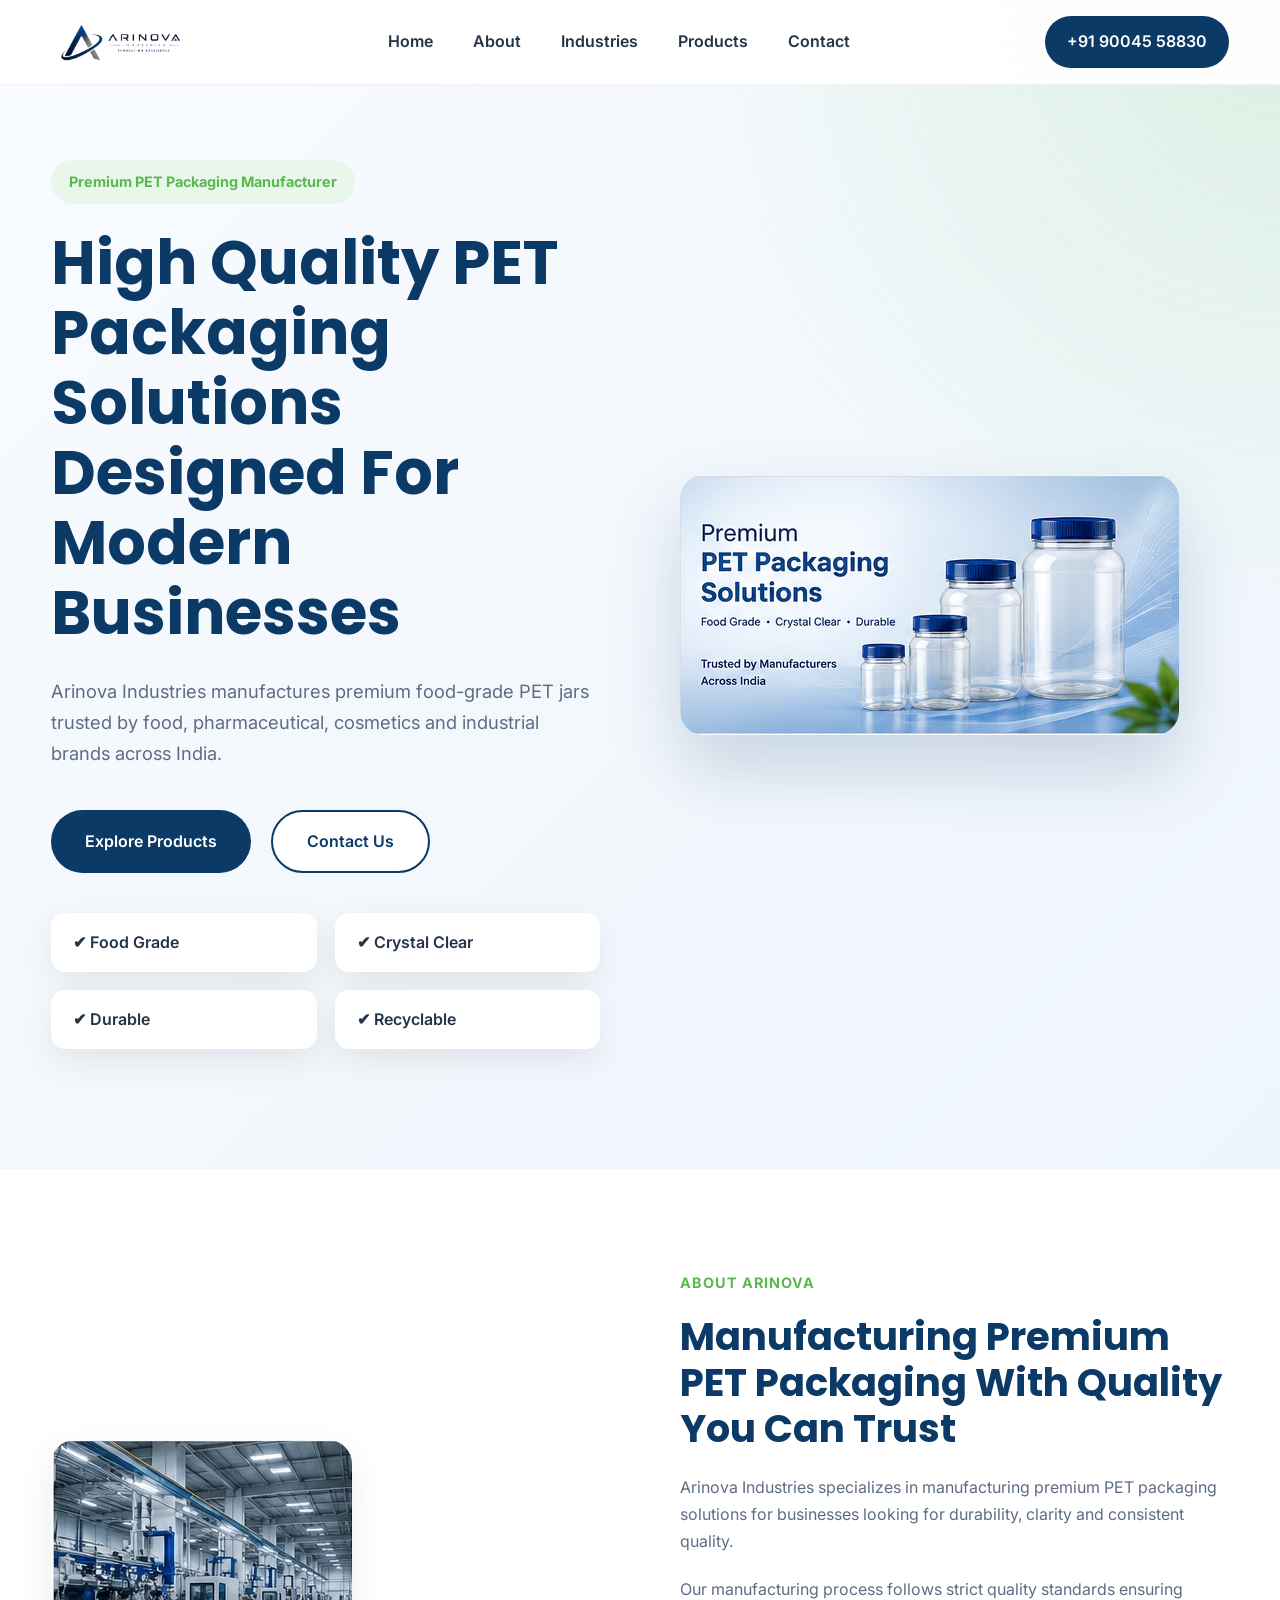
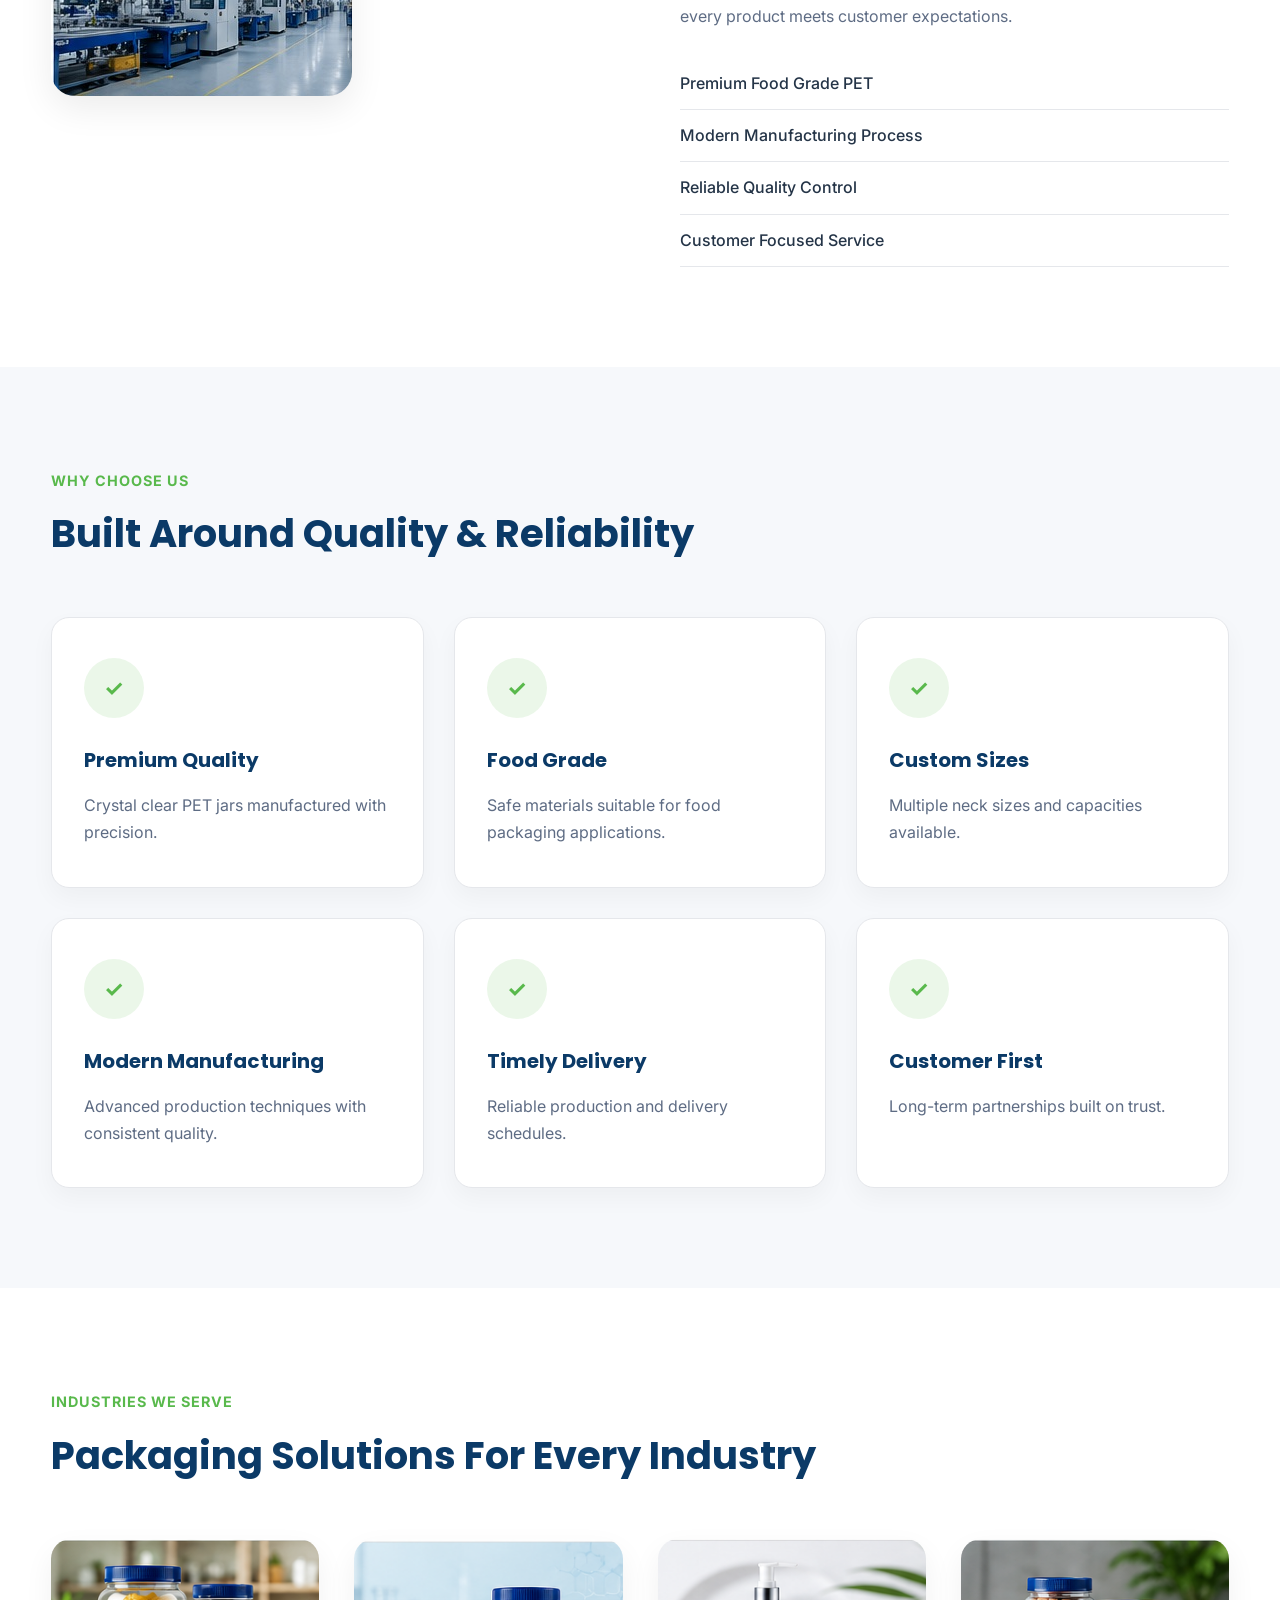
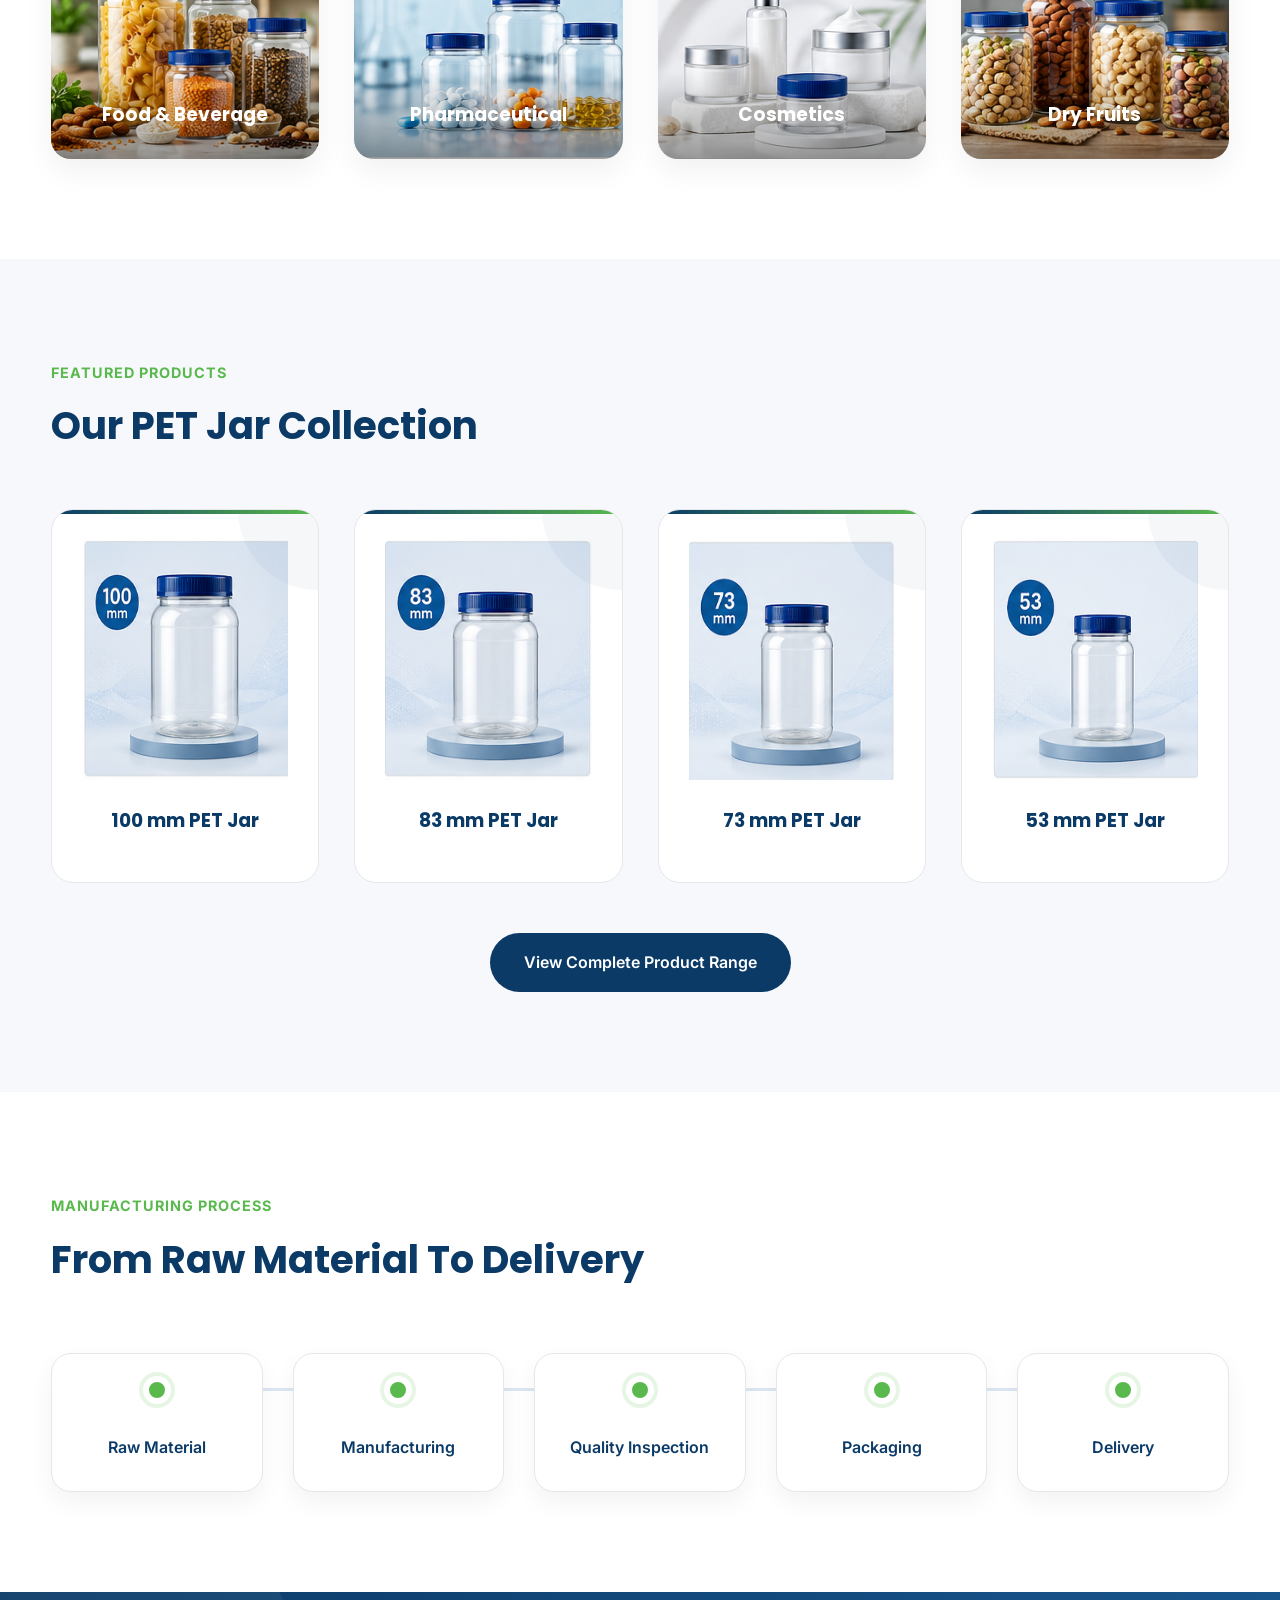
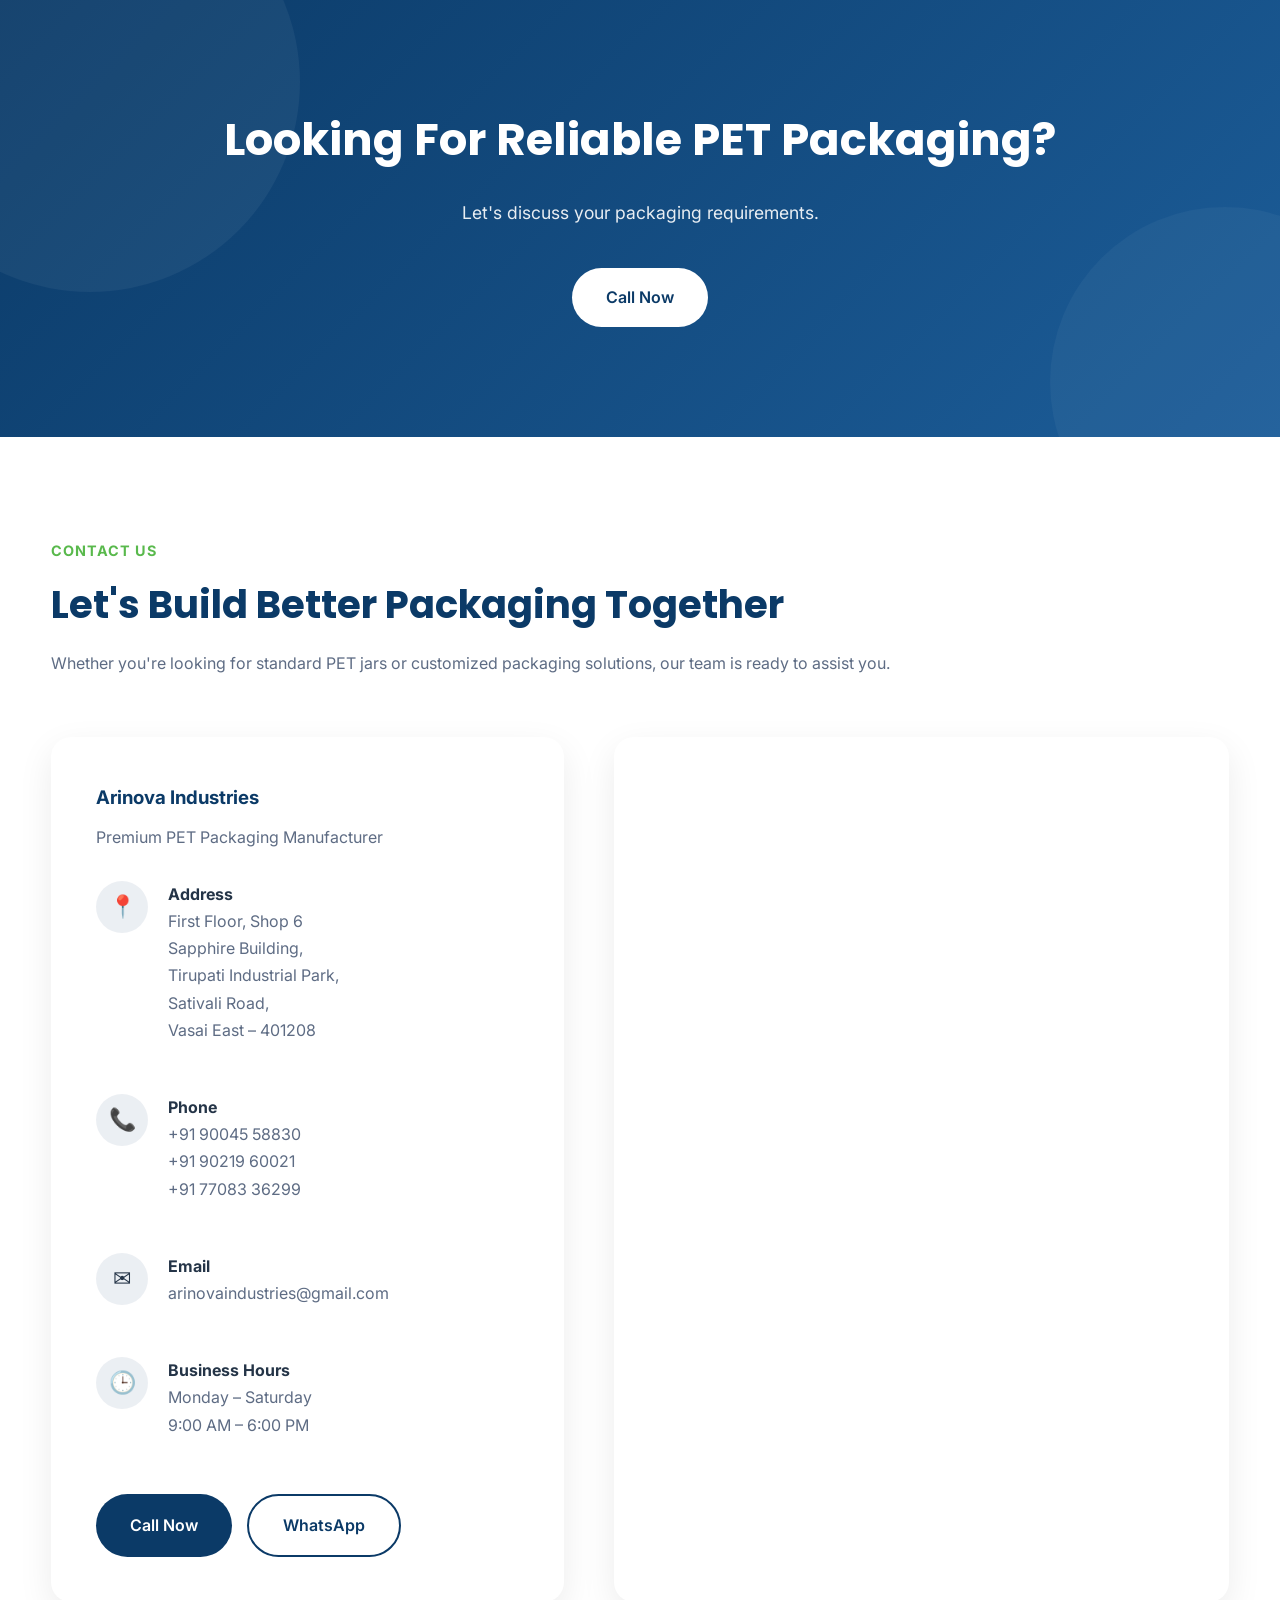
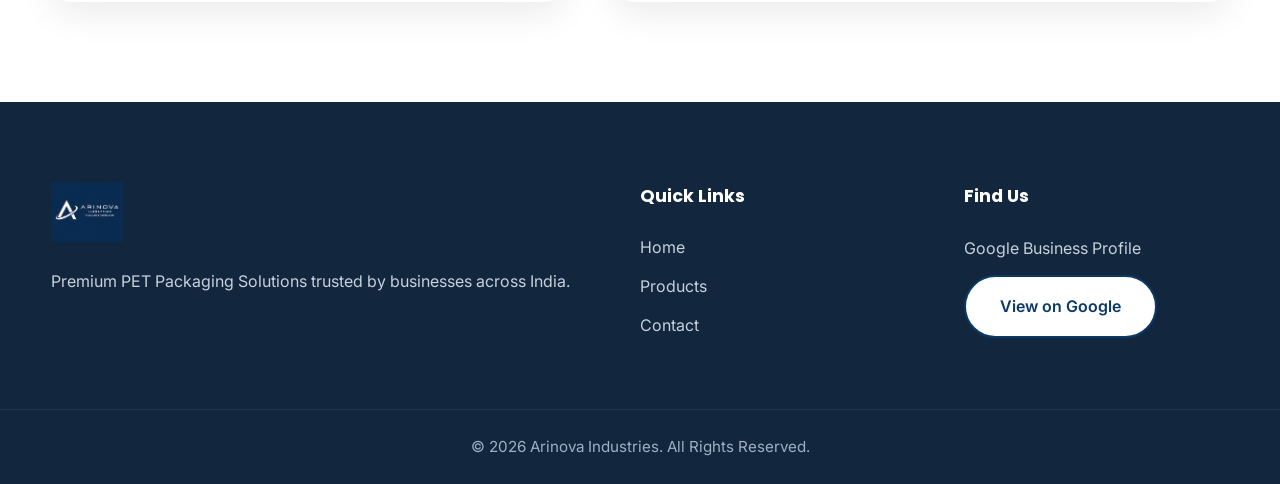
==== commit cfeba0b1: "New look" ====
--- a/index.html
+++ b/index.html
@@ -1,20 +1,131 @@
 <!DOCTYPE html>
 <html lang="en">
 <head>
+
     <meta charset="UTF-8">
-    <meta name="viewport" content="width=device-width, initial-scale=1.0">
-    <title>Arinova Industries | Premium PET Packaging Solutions</title>
+
+    <meta name="viewport"
+          content="width=device-width, initial-scale=1.0">
+
+    <title>
+        Arinova Industries | Premium PET Jar Manufacturer in Vasai, Mumbai
+    </title>
 
     <meta name="description"
-          content="Arinova Industries manufactures premium food-grade PET jars for food, pharmaceutical, cosmetic and industrial packaging.">
-
-    <link rel="preconnect" href="https://fonts.googleapis.com">
-    <link rel="preconnect" href="https://fonts.gstatic.com" crossorigin>
-
-    <link href="https://fonts.googleapis.com/css2?family=Inter:wght@300;400;500;600;700&family=Poppins:wght@500;600;700&display=swap" rel="stylesheet">
-
-    <link rel="stylesheet" href="css/style.css">
-    <link rel="stylesheet" href="css/responsive.css">
+          content="Arinova Industries is a leading manufacturer of premium food-grade PET jars in Vasai, Mumbai. We supply crystal-clear PET packaging solutions for food, pharmaceuticals, cosmetics, dry fruits, spices and industrial applications.">
+
+    <meta name="keywords"
+          content="PET Jar Manufacturer, PET Bottles, Food Grade PET Jars, Plastic Packaging, PET Containers, Vasai, Mumbai, Maharashtra, Dry Fruit Jars, Spice Jars, Cosmetic Packaging, Pharma Packaging, Arinova Industries">
+
+    <meta name="author"
+          content="Arinova Industries">
+
+    <meta name="robots"
+          content="index, follow">
+
+    <meta name="theme-color"
+          content="#0B3A67">
+
+    <meta name="application-name"
+          content="Arinova Industries">
+
+    <link rel="canonical"
+          href="https://arinovaindustries.com/">
+
+    <!-- Open Graph -->
+
+    <meta property="og:type"
+          content="website">
+
+    <meta property="og:title"
+          content="Arinova Industries | Premium PET Packaging Solutions">
+
+    <meta property="og:description"
+          content="Manufacturer of premium food-grade PET jars for food, pharmaceutical, cosmetic and industrial applications.">
+
+    <meta property="og:url"
+          content="https://arinovaindustries.com/">
+
+    <meta property="og:site_name"
+          content="Arinova Industries">
+
+    <meta property="og:image"
+          content="https://arinovaindustries.com/images/og-image.jpg">
+
+    <meta property="og:locale"
+          content="en_IN">
+
+    <!-- Twitter -->
+
+    <meta name="twitter:card"
+          content="summary_large_image">
+
+    <meta name="twitter:title"
+          content="Arinova Industries">
+
+    <meta name="twitter:description"
+          content="Premium PET Jar Manufacturer in Vasai, Mumbai.">
+
+    <meta name="twitter:image"
+          content="https://arinovaindustries.com/images/og-image.jpg">
+
+    <!-- Favicon -->
+
+    <link rel="icon"
+          type="image/png"
+          href="images/favicon.png">
+
+    <link rel="apple-touch-icon"
+          href="images/apple-touch-icon.png">
+
+    <!-- Fonts -->
+
+    <link rel="preconnect"
+          href="https://fonts.googleapis.com">
+
+    <link rel="preconnect"
+          href="https://fonts.gstatic.com"
+          crossorigin>
+
+    <link href="https://fonts.googleapis.com/css2?family=Inter:wght@300;400;500;600;700&family=Poppins:wght@500;600;700&display=swap"
+          rel="stylesheet">
+
+    <!-- CSS -->
+
+    <link rel="stylesheet"
+          href="css/style.css">
+
+    <link rel="stylesheet"
+          href="css/responsive.css">
+	<script type="application/ld+json">
+	{
+	  "@context":"https://schema.org",
+	  "@type":"LocalBusiness",
+	  "name":"Arinova Industries",
+	  "url":"https://arinovaindustries.com",
+	  "logo":"https://arinovaindustries.com/images/logo.png",
+	  "image":"https://arinovaindustries.com/images/hero.jpg",
+	  "telephone":"+91-90045-58830",
+	  "email":"info@arinovaindustries.com",
+	  "description":"Manufacturer of premium food-grade PET jars and packaging solutions.",
+	  "address":{
+		"@type":"PostalAddress",
+		"streetAddress":"First Floor, Shop 6, Sapphire Building, Tirupati Industrial Park, Sativali Road",
+		"addressLocality":"Vasai East",
+		"addressRegion":"Maharashtra",
+		"postalCode":"401208",
+		"addressCountry":"IN"
+	  },
+	  "geo":{
+		"@type":"GeoCoordinates",
+		"latitude":"19.4054447",
+		"longitude":"72.8624698"
+	  },
+	  "sameAs":[
+		"https://share.google/oj4zCGwXWxyksLVBC"
+	  ]
+	}
+	</script>
 </head>
 
 <body>
@@ -480,21 +591,171 @@
 
 </section>
 
+<!-- CONTACT -->
+
+<section class="contact-section section" id="contact">
+
+    <div class="container">
+
+        <span class="section-title">
+            Contact Us
+        </span>
+
+        <h2>
+            Let's Build Better Packaging Together
+        </h2>
+
+        <p class="contact-intro">
+            Whether you're looking for standard PET jars or customized packaging
+            solutions, our team is ready to assist you.
+        </p>
+
+        <div class="contact-grid">
+
+            <!-- Left -->
+
+            <div class="contact-card">
+
+                <h3>Arinova Industries</h3>
+
+                <p>
+                    Premium PET Packaging Manufacturer
+                </p>
+
+                <div class="contact-item">
+
+                    <div class="icon">📍</div>
+
+                    <div>
+
+                        <strong>Address</strong>
+
+                        <p>
+                            First Floor, Shop 6<br>
+                            Sapphire Building,<br>
+                            Tirupati Industrial Park,<br>
+                            Sativali Road,<br>
+                            Vasai East – 401208
+                        </p>
+
+                    </div>
+
+                </div>
+
+                <div class="contact-item">
+
+                    <div class="icon">📞</div>
+
+                    <div>
+
+                        <strong>Phone</strong>
+
+                        <p>
+
+                            <a href="tel:+919004558830">
+                                +91 90045 58830
+                            </a><br>
+                            <a href="tel:+919021960021">
+                               +91 90219 60021
+                            </a><br>
+                            <a href="tel:+919004558830">
+                               +91 77083 36299
+                            </a>
+
+                        </p>
+
+                    </div>
+
+                </div>
+
+                <div class="contact-item">
+
+                    <div class="icon">✉</div>
+
+                    <div>
+
+                        <strong>Email</strong>
+
+                        <p>
+
+                            <a href="mailto:arinovaindustries@gmail.com">
+                                arinovaindustries@gmail.com
+                            </a>
+
+                        </p>
+
+                    </div>
+
+                </div>
+
+                <div class="contact-item">
+
+                    <div class="icon">🕒</div>
+
+                    <div>
+
+                        <strong>Business Hours</strong>
+
+                        <p>
+
+                            Monday – Saturday<br>
+                            9:00 AM – 6:00 PM
+
+                        </p>
+
+                    </div>
+
+                </div>
+
+                <div class="contact-buttons">
+
+                    <a class="btn primary"
+                       href="tel:+919004558830">
+
+                        Call Now
+
+                    </a>
+
+                    <a class="btn secondary"
+                       target="_blank"
+                       href="https://wa.me/919004558830">
+
+                        WhatsApp
+
+                    </a>
+
+                </div>
+
+            </div>
+
+            <!-- Right -->
+
+            <div class="map-card">
+                <iframe src="https://www.google.com/maps/embed?pb=!1m18!1m12!1m3!1d3763.1609702327423!2d72.85989487561935!3d19.40544974154659!2m3!1f0!2f0!3f0!3m2!1i1024!2i768!4f13.1!3m3!1m2!1s0x3be7af373265c8c5%3A0xfd88f8aacd052c89!2sARINOVA%20INDUSTRIES!5e0!3m2!1sen!2sin!4v1784462587746!5m2!1sen!2sin" width="600" height="450" style="border:0;" allowfullscreen="" loading="lazy" referrerpolicy="strict-origin-when-cross-origin"></iframe>
+
+            </div>
+
+        </div>
+
+    </div>
+
+</section>
+
 <!-- FOOTER -->
-
-<footer id="contact">
+<footer>
 
     <div class="container footer-grid">
 
         <div>
 
             <img src="images/logo-white.png"
-                 class="footer-logo">
+                 class="footer-logo"
+                 alt="Arinova Industries">
 
             <p>
 
                 Premium PET Packaging Solutions
-                for modern businesses.
+                trusted by businesses across India.
 
             </p>
 
@@ -502,31 +763,37 @@
 
         <div>
 
-            <h4>Address</h4>
+            <h4>Quick Links</h4>
+
+            <ul>
+
+                <li><a href="index.html">Home</a></li>
+
+                <li><a href="products.html">Products</a></li>
+
+                <li><a href="#contact">Contact</a></li>
+
+            </ul>
+
+        </div>
+
+        <div>
+
+            <h4>Find Us</h4>
 
             <p>
 
-                First Floor, Shop 6<br>
-
-                Sapphire Building<br>
-
-                Tirupati Industrial Park<br>
-
-                Sativali Road<br>
-
-                Vasai East - 401208
+                Google Business Profile
 
             </p>
 
-        </div>
-
-        <div>
-
-            <h4>Contact</h4>
-
-            <p><a data-v-7cbddfd2="" href="tel:+919004558830">+91 9004558830</a> | <a data-v-7cbddfd2="" href="tel:+919021960021">+91 9021960021</a> | <a data-v-7cbddfd2="" href="tel:+917708336299">+91 7708336299</a></p>
-
-            <p>arinovaindustries@gmail.com</p>
+            <a class="btn secondary"
+               target="_blank"
+               href="https://share.google/oj4zCGwXWxyksLVBC">
+
+                View on Google
+
+            </a>
 
         </div>
 
@@ -534,7 +801,8 @@
 
     <div class="copyright">
 
-        © 2026 Arinova Industries. All Rights Reserved.
+        © 2026 Arinova Industries.
+        All Rights Reserved.
 
     </div>
 
--- a/css/style.css
+++ b/css/style.css
@@ -1944,6 +1944,97 @@
 
 }
 
+.contact-grid{
+
+    display:grid;
+
+    grid-template-columns:1fr 1.2fr;
+
+    gap:50px;
+
+    margin-top:60px;
+
+}
+
+.contact-card{
+
+    background:white;
+
+    padding:45px;
+
+    border-radius:20px;
+
+    box-shadow:var(--shadow);
+
+}
+
+.contact-card h3{
+
+    color:var(--primary);
+
+    margin-bottom:10px;
+
+}
+
+.contact-item{
+
+    display:flex;
+
+    gap:20px;
+
+    margin-top:30px;
+
+}
+
+.contact-item .icon{
+
+    width:52px;
+
+    height:52px;
+
+    border-radius:50%;
+
+    background:rgba(11,58,103,.08);
+
+    display:flex;
+
+    justify-content:center;
+
+    align-items:center;
+
+    font-size:22px;
+
+}
+
+.contact-buttons{
+
+    display:flex;
+
+    gap:15px;
+
+    margin-top:35px;
+
+}
+
+.map-card{
+
+    border-radius:20px;
+
+    overflow:hidden;
+
+    box-shadow:var(--shadow);
+
+    min-height:520px;
+
+}
+
+.map-card iframe{
+
+    width:100%;
+
+    height:100%;
+
+}
 
 /* ==========================================================
    END
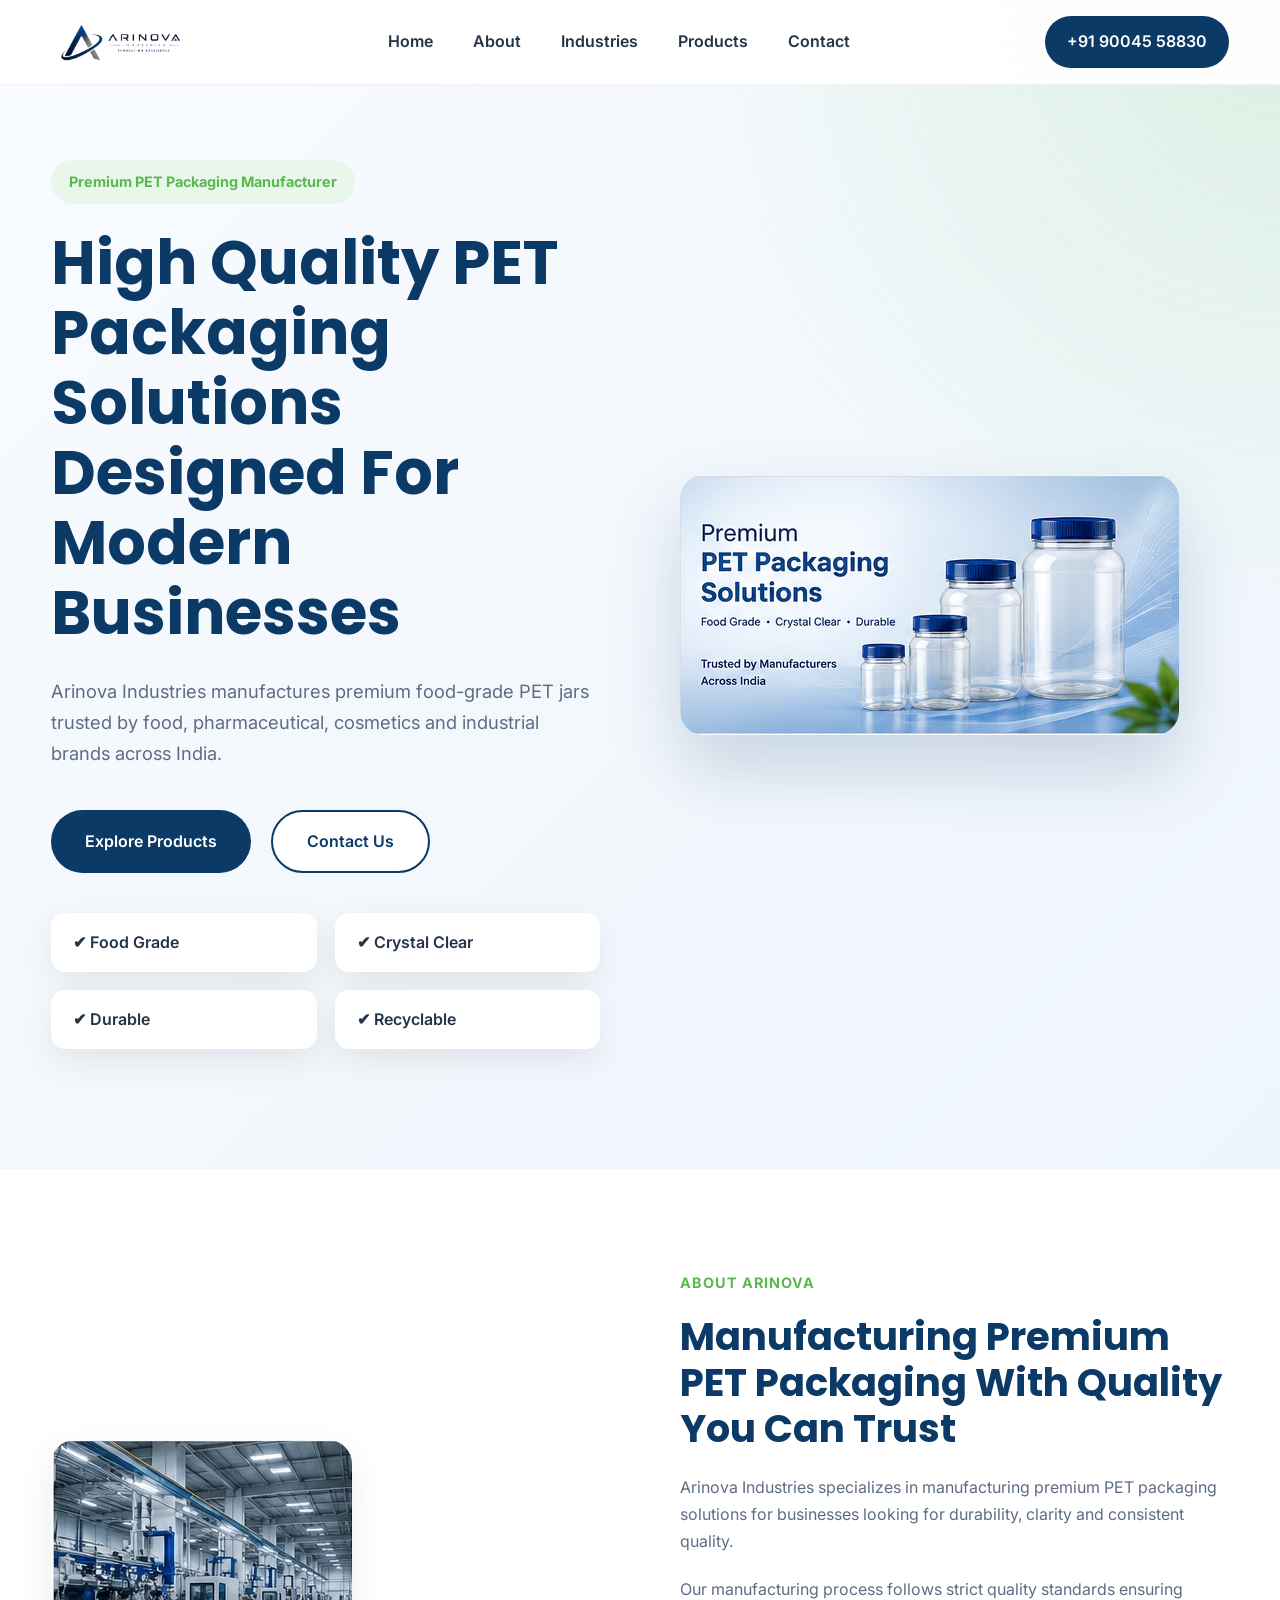
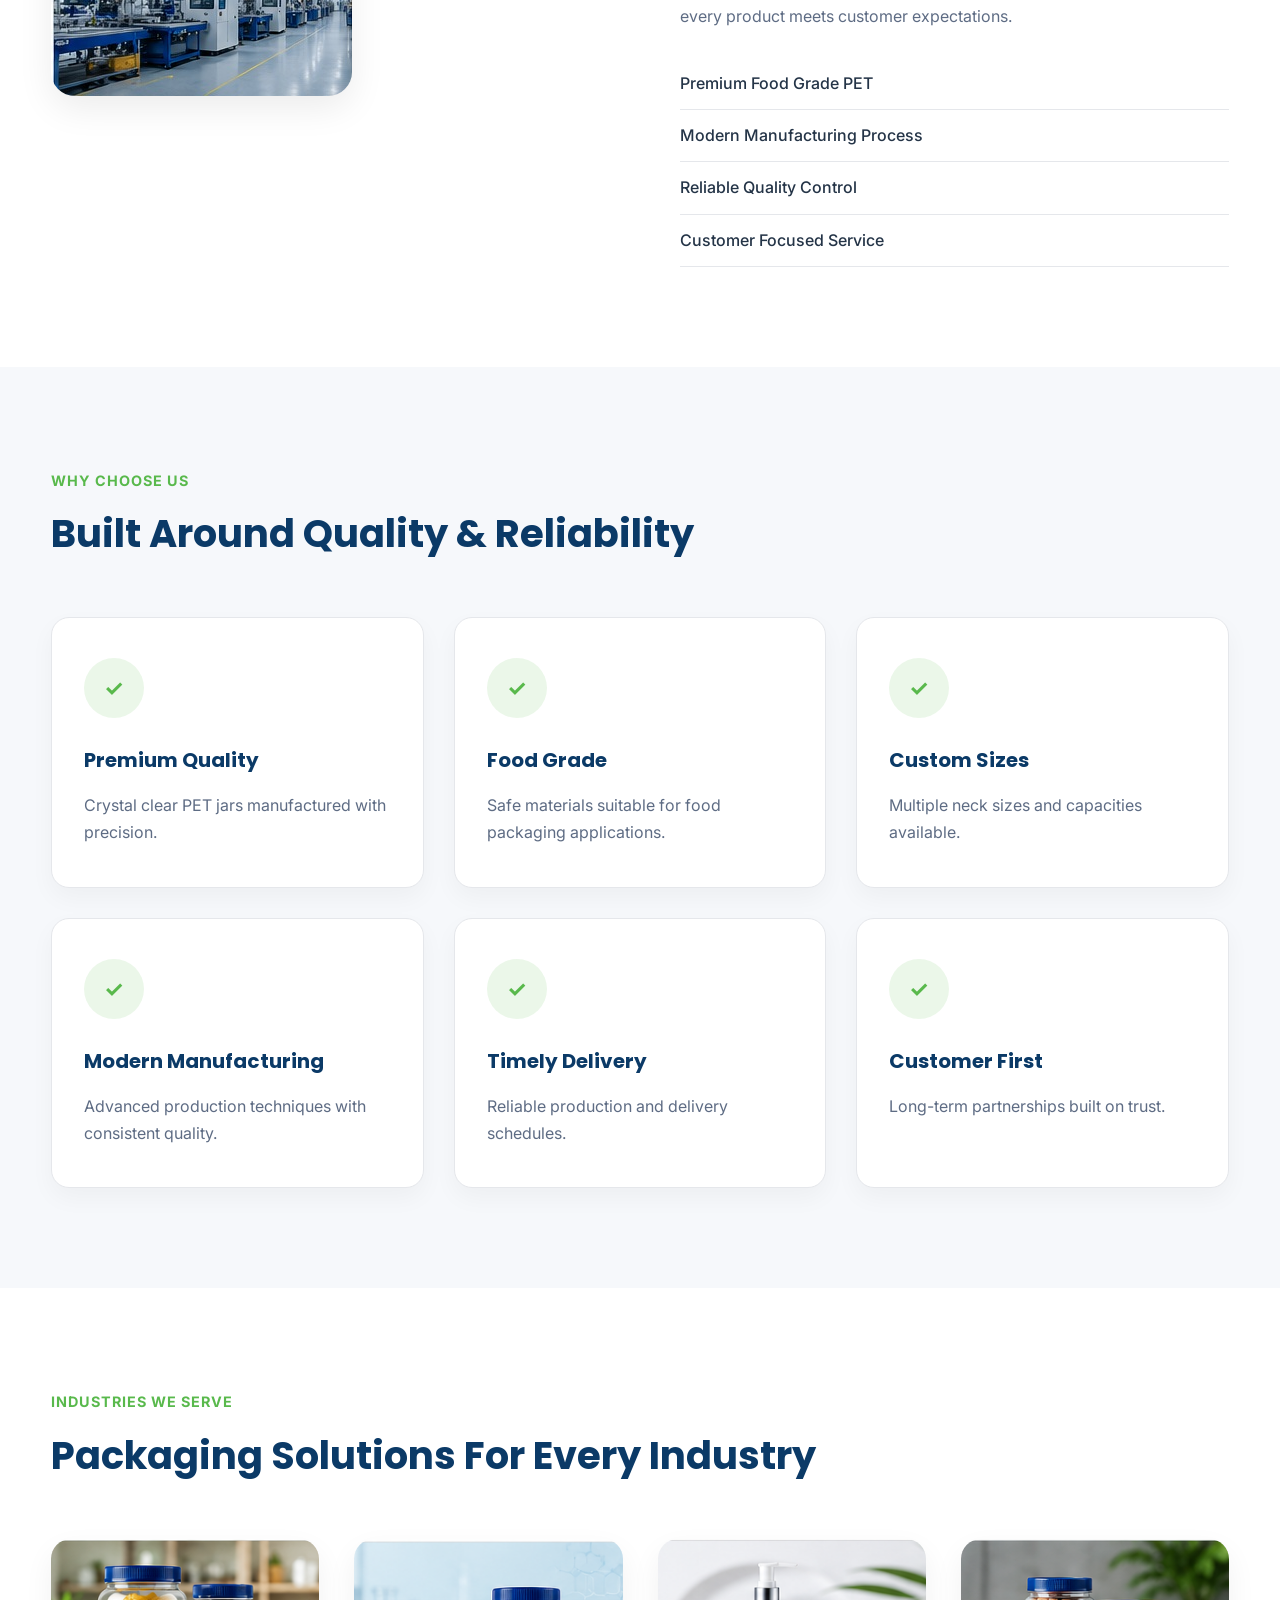
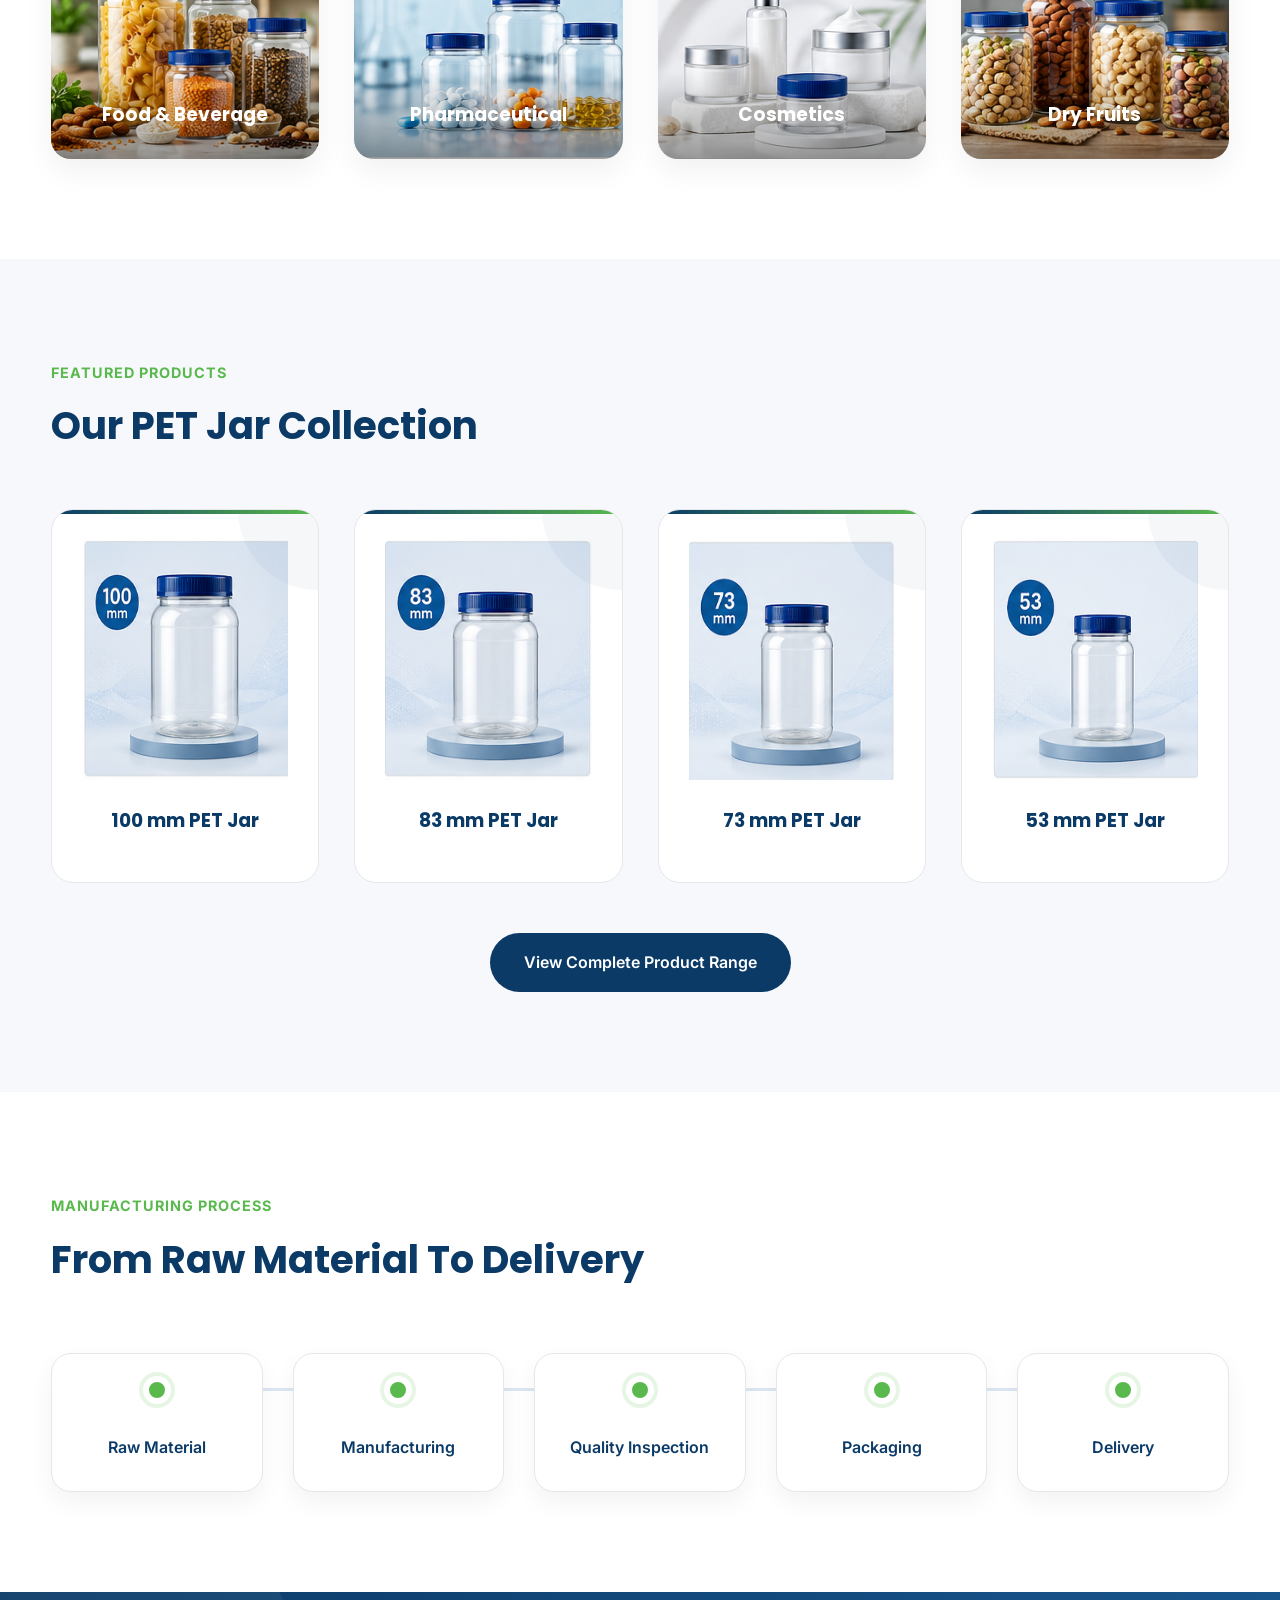
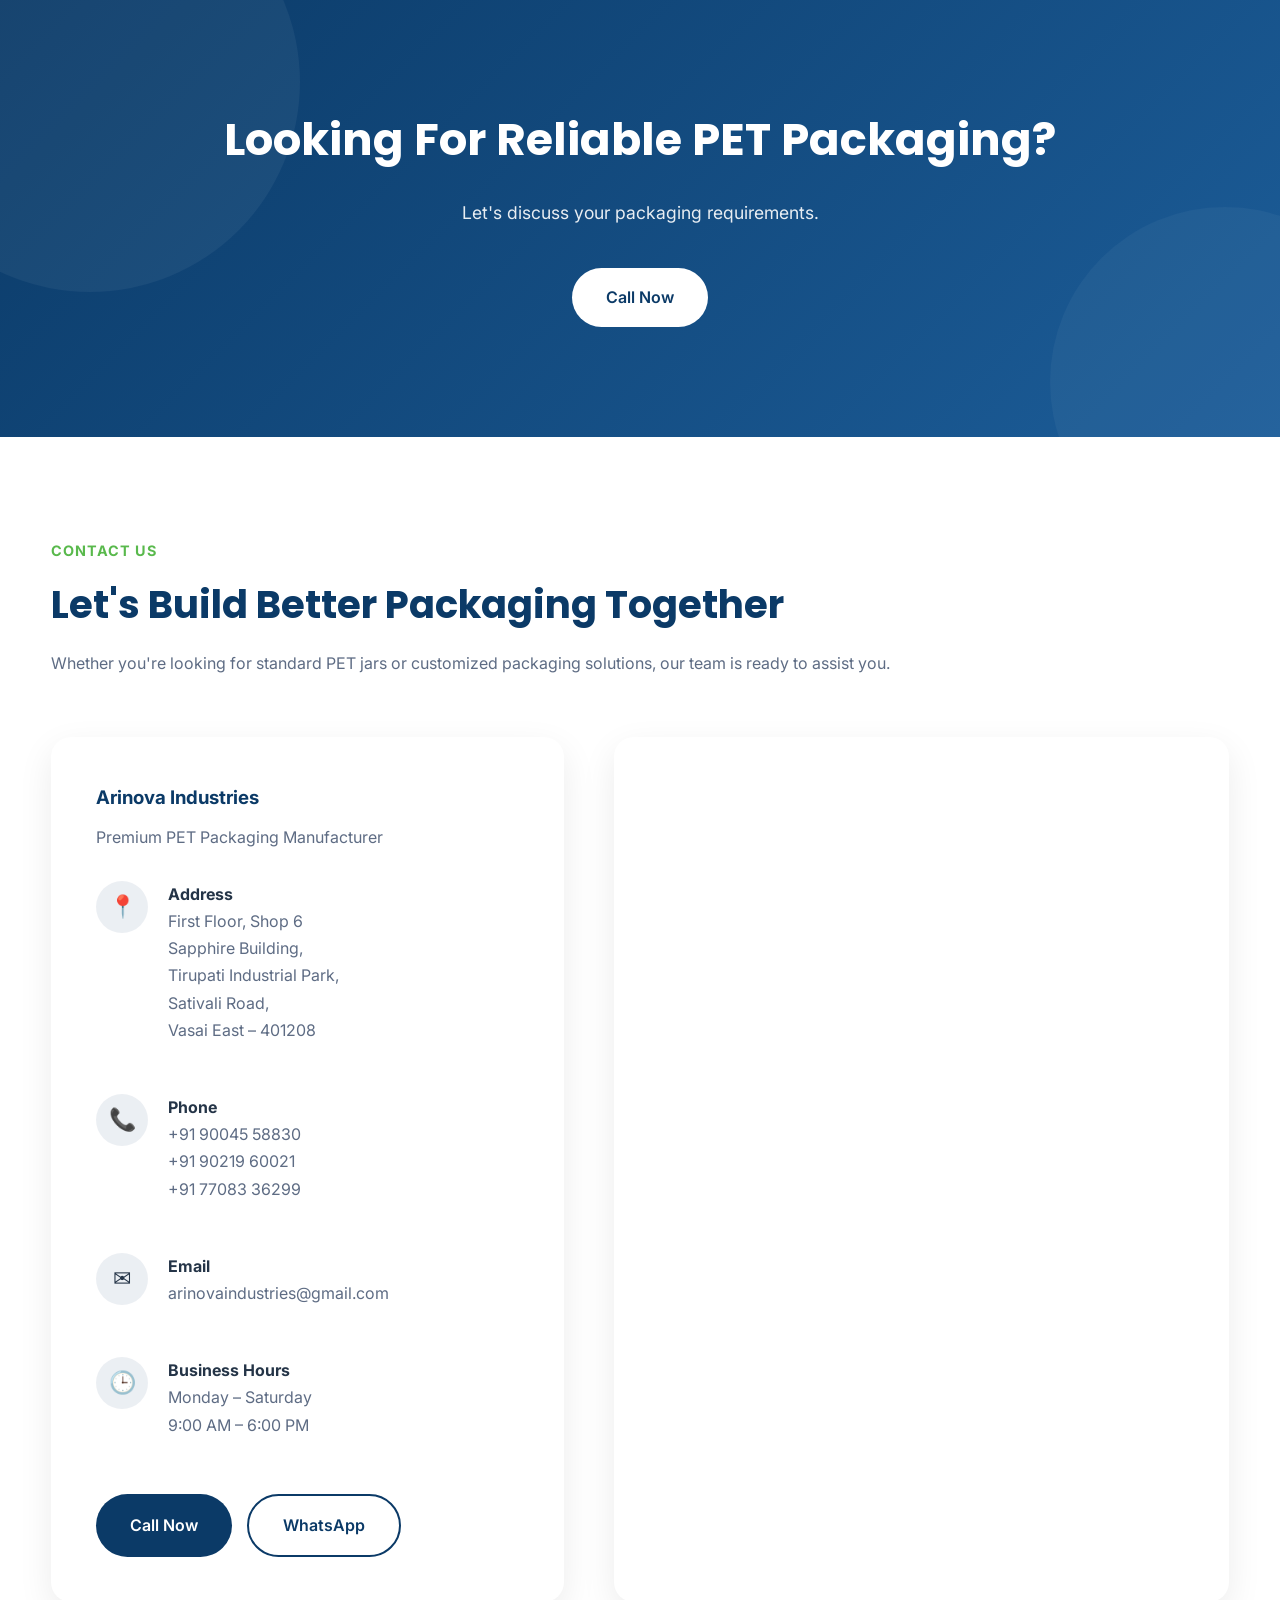
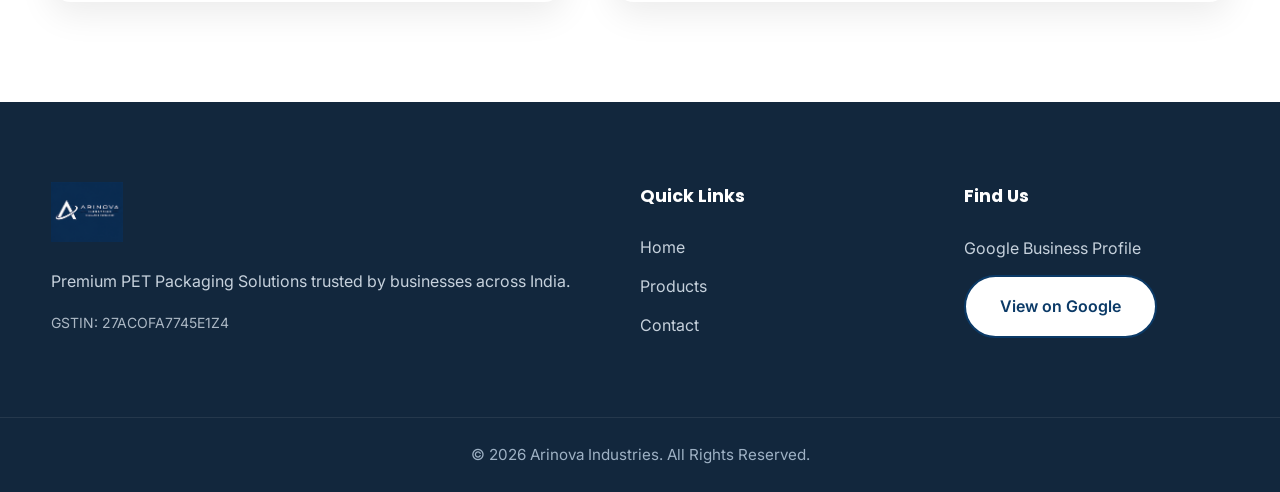
==== commit ba6f7096: "Added GSTIN" ====
--- a/index.html
+++ b/index.html
@@ -752,13 +752,14 @@
                  class="footer-logo"
                  alt="Arinova Industries">
 
-            <p>
-
+           <p>
                 Premium PET Packaging Solutions
                 trusted by businesses across India.
-
             </p>
 
+            <p class="gstin">
+                GSTIN: 27ACOFA7745E1Z4
+            </p>
         </div>
 
         <div>
--- a/css/style.css
+++ b/css/style.css
@@ -2036,6 +2036,12 @@
 
 }
 
+.gstin {
+    margin-top: 14px;
+    font-size: 14px;
+    opacity: 0.85;
+}
+
 /* ==========================================================
    END
    ========================================================== */
